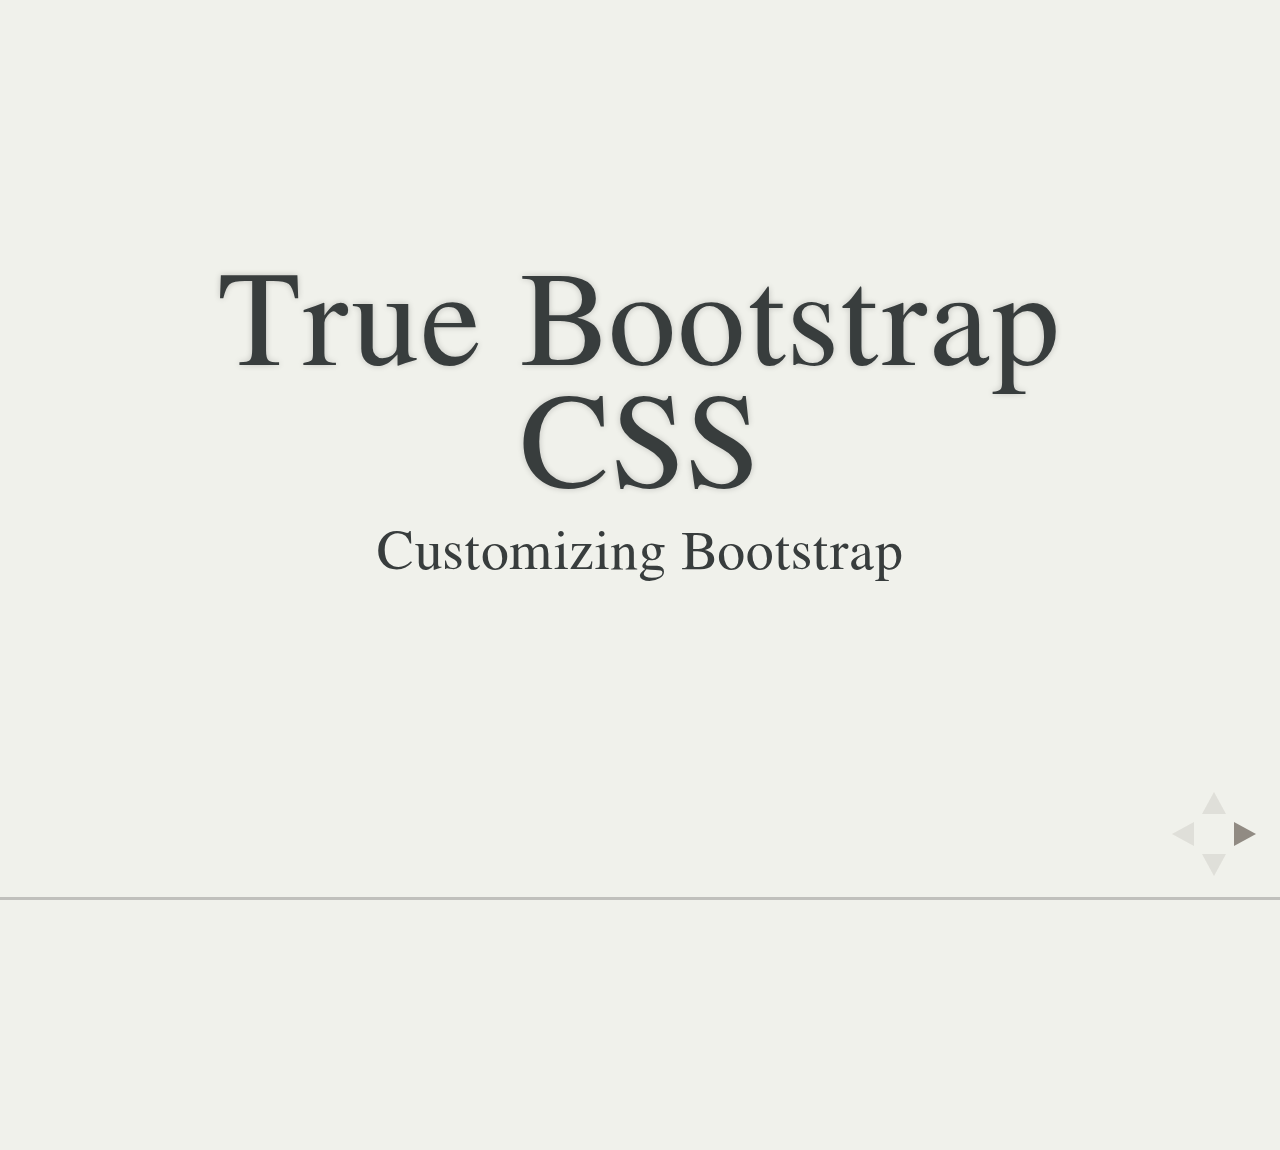
==== index.html @ 08872c33 "Inital commit" ====
<!doctype html>
<html lang="en">

  <head>
    <meta charset="utf-8">

    <title>True Bootstrap CSS</title>

    <meta name="description" content="A framework for easily creating beautiful presentations using HTML">
    <meta name="author" content="Hakim El Hattab">

    <meta name="apple-mobile-web-app-capable" content="yes" />
    <meta name="apple-mobile-web-app-status-bar-style" content="black-translucent" />

    <meta name="viewport" content="width=device-width, initial-scale=1.0, maximum-scale=1.0, user-scalable=no">

    <link rel="stylesheet" href="css/reveal.min.css">
    <link rel="stylesheet" href="css/theme/serif.css" id="theme">

    <!-- For syntax highlighting -->
    <link rel="stylesheet" href="lib/css/zenburn.css">

    <!-- If the query includes 'print-pdf', use the PDF print sheet -->
    <script>
      document.write( '<link rel="stylesheet" href="css/print/' + ( window.location.search.match( /print-pdf/gi ) ? 'pdf' : 'paper' ) + '.css" type="text/css" media="print">' );
    </script>

    <!--[if lt IE 9]>
    <script src="lib/js/html5shiv.js"></script>
    <![endif]-->
  </head>

  <body>

    <div class="reveal">

      <!-- Any section element inside of this container is displayed as a slide -->
      <div class="slides">

        <section>
          <h1>True Bootstrap CSS</h1>
          <h3>Customizing Bootstrap</h3>
          <p>
            <!-- <small>Created by <a href="http://hakim.se">Hakim El Hattab</a> / <a href="http://twitter.com/hakimel">@hakimel</a></small> -->
          </p>
        </section>

        <section>
          <h2>Why use Bootstrap?</h2>
          <ul>
            <li>It’s a well documented standard.</li>
            <li>It has a base component for almost everything we need.</li>
            <li>Includes a <a href="https://trueandco.com/style_guide/scaffolding.html#responsive">responsive</a> grid for smaller and larger devices</li>
          </ul>

          <aside class="notes">
            Oh hey, these are some notes. They'll be hidden in your presentation, but you can see them if you open the speaker notes window (hit 's' on your keyboard).
          </aside>
        </section>

        <section>
          <h2>
            Downside of a CSS Library
          </h2>
          <ul>
            <li>
              It comes with baggage.
            </li>
            <li>
              CSS becomes bloated when extending and customizing the base styles.
            </li>
          </ul>
        </section>

        <section>
          <h2>
            Best practices
          </h2>
          <ul>
            <li>Maximize reuse of rules</li>
            <li>Maximize reuse of rules</li>
            <li>3x maximize reuse of rules</li>
          </ul>
        </section>

        <section>
          <h2>
            How to make reusable rules...
          </h2>
          <ul>
            <li>Make small modules</li>
            <li>Combine 2 to 4 classes on an element <br>
              <code><small>&lt;table class="table table-striped table-hover"&gt;</small></code></li>
            <li>Avoid nesting rules more than 3 levels deep</li>
          </ul>
        </section>

        <section>
          <h2>
            Style Guides
          </h2>
          <ul>
            <li><a href="https://github.com/styleguide/css">GitHub CSS Styleguide</a></li>
            <li><a href="https://github.com/stubbornella/oocss-code-standards">OOCSS Code Standards - stubbornella</a></li>
          </ul>
        </section>


        <!-- Example of nested vertical slides -->
        <section>
          <section>
            <h2>Page Markup</h2>
            <a href="https://trueandco.com/style_guide/examples/giftcard.html"><img src="https://trueandco.com/assets/style_guide/examples/true-example-giftcards.png"></a>
            <a href="https://trueandco.com/style_guide/examples/giftcard.html"><img src="https://trueandco.com/assets/style_guide/examples/true-example-giftcards.png"></a>
            <a href="https://trueandco.com/style_guide/examples/giftcard.html"><img src="https://trueandco.com/assets/style_guide/examples/true-example-giftcards.png"></a>
          </section>
          <section>
            <h2>A page is a layout with components</h2>
            <p>If you are lucky all the pieces already exist.</p>
          </section>
          <section>
            <h2>Check the Style Guide</h2>
            <a class="test" href="https://trueandco.com/style_guide/getting-started.html">
              <img width="280" height="326" src="https://s3.amazonaws.com/hakim-static/reveal-js/cornify.gif" alt="Unicorn">
            </a>
          </section>
        </section>

        <section>
          <section>
            <h2>Name that module...</h2>
            <img src="images/media-example.png" alt="">

            <pre class="fragment" style="margin-top: -250px;"><code contenteditable style="font-size: 18px;">&lt;div class=&quot;media order-media-module&quot;&gt;
    &lt;div class=&quot;pull-left&quot;&gt;
      &lt;img alt=&quot;Michelle-jan-19-3-280px&quot; class=&quot;media-object&quot; src=&quot;https://s3.amazonaws.com/trueandco_prod/product_images/pictures/360/thumb/Michelle-Jan-19-3-280px.jpg?1327105867&quot;&gt;
    &lt;/div&gt;
    &lt;div class=&quot;media-body&quot;&gt;
      &lt;div class=&quot;media-heading&quot;&gt;Christelle&lt;/div&gt;
      &lt;div&gt;
        34D
        -
        $45
      &lt;/div&gt;
      &lt;div&gt;Black&lt;/div&gt;
      &lt;div&gt;20037&lt;/div&gt;
    &lt;/div&gt;
  &lt;/div&gt;
            </code></pre>
          </section>

          <section>
            <img src="images/table-example.png" alt="">

            <pre class="fragment roll-in" style="margin-top: -150px;"><code contenteditable style="font-size: 18px;">&lt;table class=&quot;table table-striped table-hover&quot;&gt;
  &lt;thead&gt;
    &lt;tr&gt;
      &lt;th&gt;Transaction Date&lt;/th&gt;
      &lt;th&gt;Order #&lt;/th&gt;
      &lt;th&gt;Tracking Link&lt;/th&gt;
      &lt;th&gt;Shipping Address&lt;/th&gt;
      &lt;th&gt;Payment&lt;/th&gt;
      &lt;th&gt;Status&lt;/th&gt;
    &lt;/tr&gt;
  &lt;/thead&gt;
  &lt;tbody&gt;
    &lt;tr data-order-id=&quot;168881&quot;&gt;
      &lt;td&gt;
        March 5th, 2013
      &lt;/td&gt;
      &lt;td&gt;
        168881
      &lt;/td&gt;
      &lt;td&gt;
      &lt;/td&gt;
      &lt;td&gt;
        &lt;a href=&quot;/my/payment&quot;&gt;3433 25th Street San Francisco CA 94110&lt;/a&gt;
      &lt;/td&gt;
      &lt;td&gt;
        No credit card data available
      &lt;/td&gt;
      &lt;td&gt;
        &lt;a href=&quot;/my/orders/168881&quot; class=&quot;btn btn-mini&quot; data-view-order=&quot;true&quot;&gt;View Order&lt;/a&gt;
      &lt;/td&gt;
    &lt;/tr&gt;
  &lt;/tbody&gt;
&lt;/table&gt;
            </code></pre>
          </section>
          <section>
            <img src="images/table-desktop-example.png" alt="">
            <img class="fragment" src="images/table-phone-example.png" alt="" style="margin-top: -600px;">
          </section>

          <section>
            <img src="images/modal-example.png" alt="">
            <pre class="fragment" style="margin-top: -450px;"><code contenteditable style="font-size: 16px;">&lt;div class=&quot;modal container hide fade in&quot; id=&quot;variantDetailModal&quot; aria-hidden=&quot;false&quot;&gt;
  &lt;button aria-hidden=&quot;true&quot; class=&quot;close&quot; data-dismiss=&quot;modal&quot; type=&quot;button&quot;&gt;x&lt;/button&gt;
  &lt;div class=&quot;modal-body product-detail-module&quot;&gt;
    &lt;div class=&quot;row-fluid divided&quot;&gt;
      &lt;div class=&quot;span3&quot;&gt;
        &lt;div class=&quot;inner product-info&quot;&gt;
          &lt;h1 class=&quot;h4&quot;&gt;Midnight Kiss&lt;/h1&gt;
          &lt;div class=&quot;brand&quot;&gt;Blush&lt;/div&gt;
        &lt;/div&gt;
        &lt;/div&gt;
      &lt;/div&gt;
      &lt;div class=&quot;span6 horz-ruled&quot;&gt;
        &lt;div class=&quot;inner image-info&quot; style=&quot;min-height: 485px; &quot;&gt;
          &lt;div class=&quot;image-main&quot;&gt;
          &lt;/div&gt;
        &lt;/div&gt;
      &lt;/div&gt;
      &lt;div class=&quot;span3&quot;&gt;
        &lt;div class=&quot;inner action-info&quot;&gt;
          &lt;div class=&quot;btn-wrap&quot;&gt;
            &lt;a href=&quot;/cart/edit/1141?quantity=1&quot; class=&quot;btn btn-primary btn-block btn-small add&quot; data-id=&quot;1141&quot;&gt;Add to Cart&lt;/a&gt;
          &lt;/div&gt;
        &lt;/div&gt;
      &lt;/div&gt;
  &lt;/div&gt;
  &lt;div class=&quot;row-fluid&quot;&gt;
    &lt;div class=&quot;related-module span12&quot;&gt;
      &lt;div class=&quot;related-items&quot;&gt;
        &lt;label&gt;Related Items:&lt;/label&gt;
        &lt;ul&gt;
          &lt;li class=&quot;related-item&quot;&gt;
          &lt;/li&gt;
        &lt;/ul&gt;
      &lt;/div&gt;
    &lt;/div&gt;
  &lt;/div&gt;
&lt;/div&gt;
            </code></pre>

          </section>
          <section>
            <img src="images/faq-example.png" alt="">
            <pre class="fragment" style="margin-top: -450px;"><code contenteditable style="font-size: 16px;">&lt;div class=&quot;tabbable tabs-left tabs-page row&quot;&gt;
  &lt;ul class=&quot;nav nav-tabs span4&quot;&gt;
    &lt;li class=&quot;active&quot;&gt;
      &lt;a data-toggle=&quot;tab&quot; href=&quot;#faq1&quot;&gt;Home try-on program&lt;/a&gt;
    &lt;/li&gt;
    &lt;li&gt;
      &lt;a data-toggle=&quot;tab&quot; href=&quot;#faq2&quot;&gt;Bra Fitting, Sizes and Styles&lt;/a&gt;
    &lt;/li&gt;
    &lt;li&gt;
      &lt;a data-toggle=&quot;tab&quot; href=&quot;#faq3&quot;&gt;Order and Account information&lt;/a&gt;
    &lt;/li&gt;
  &lt;/ul&gt;
  &lt;div class=&quot;tab-content faq-content span7&quot;&gt;
    &lt;div class=&quot;tab-pane accordion active&quot; id=&quot;faq1&quot;&gt;
      &lt;div class=&quot;accordion-group&quot;&gt;
        &lt;div class=&quot;accordion-body collapse&quot; id=&quot;faq1answer2&quot;&gt;
        &lt;div class=&quot;accordion-body collapse&quot; id=&quot;faq1answer3&quot;&gt;
        &lt;/div&gt;
      &lt;/div&gt;
    &lt;/div&gt;
  &lt;/div&gt;
&lt;/div&gt;
            </code></pre>

          </section>
        </section>
        
        <section>
          <section>
            <h2>Adding new CSS rules</h2>
            <a href="https://github.com/trueandcoadmin/trueandco-web/blob/master/app/views/auth/signin.html.haml"><img src="images/signin-example.png"></a>
            <pre class="fragment"><code contenteditable style="font-size: 18px; margin-top: -250px;">// Core variables and mixins
@import "bootstrap/variables";
@import "bootstrap/mixins";

/*
* Signin Controller css Manifest
*/
@import "components/signin";
            </code></pre>
            <pre class="fragment"><code contenteditable style="font-size: 18px; margin-top: -250px;">// Signin module
// -------------------------------------------------------------

.signin-module {
  margin-left: auto;
  margin-right: auto;
  padding: $l-space 0;
  max-width: 860px;

  ol {
    padding-right: 40px;
  }

  ol li {
    padding-bottom: 5px;
  }

  .action {
    margin-top: 10px;
    width: 160px;
  }

  .action-bottom {
    .push {
      height: 25px;
    }
    .btn {
      width: 160px;
      position: absolute;
      bottom: 0;
    }
  }

  .divided {
    position: relative;
  }
}

// Responsive
// For Signin module
// -------------------------------------------------------------

/* Landscape phone to portrait tablet */
@media (max-width: 767px) {
  .signin-module .action-bottom {
    .push {
      height: 0;
    }
    .btn {
      margin-bottom: $l-space;
      width: 160px;
      position: relative;
      bottom: auto;
    }
  }
}
            </code></pre>
          </section>
          <section>
            <h2>The case for inline CSS</h2>
            <a href="https://trueandco.com/style_guide/examples/giftcard.html"><img src="images/inline-css-example.png"></a>
            <pre class="fragment"><code contenteditable style="font-size: 18px; margin-top: -600px">- content_for :css do
:css
  .giftcard-module {
    margin-top: 30px
  }

  .giftcard-module [class*="span"].active .inner,
  .giftcard-module [class*="span"]:hover .inner {
    background-color: #fadad2;
  }

  .giftcard-module .inner {
    display: block;
    margin: 0 20px 0;
    padding: 0;
    border: 1px solid transparent;
  }

  .giftcard-module .inner.is-focus {
    outline: 1px dotted #333;
    /* Webkit */
    outline: 5px auto -webkit-focus-ring-color;
    outline-offset: -2px;
  }

  .giftcard-module p.body {
    margin-bottom: 0;
  }

  .giftcard-module img {
    border: 1px solid #ccc;
  }

  .how-it-works-module {
    margin-top: 40px;
  }

  .how-it-works-module .thumbnails.thumbnails-ruled .thumbnail .inner {
    padding-left: 0;
    padding-right: 0;
  }

  .hero-sidekick {
    margin: 30px auto;
    width: 866px;
    height: 577px;
    background-image: url(/assets/giftcard/hero.jpg);
  }

  .hero-sidekick .hero-heading {
    position: absolute;
    left: 40px;
    bottom: auto;
    top: 270px;
    max-width: 470px;
  }

            </code></pre>
            
          </section>
          <section>
            <h2>Cases for inline CSS</h2>
            <ul class="fragment">
              <li>As non-reusable customization layer</li>
              <li>For low traffic page which wouldn't benifit greatly from caching CSS rules</li>
              <li>Fewer http request for an external css files</li>
              <li>Tightly coupled to markup for easy archiving</li>
              <li>No risk of breaking other page layouts</li>
            </ul>
          </section>
          <section>
            <h2>Down of inline CSS</h2>
            <ul class="fragment">
              <li>It isn't cached</li>
              <li>No SASS or SASS variables</li>
              <li>May lead to more css rules and inconsistencies</li>
            </ul>
          </section>
        </section>

        <section>
          <h2>Optimization</h2>
          <a href="https://trueandco.com"><img src="images/optimize-example.png"></a>
        </section>
        <!-- <section>
          <h2>Point of View</h2>
          <p>
            Press <strong>ESC</strong> to enter the slide overview. Hold down alt and click on any element to zoom in on it using <a href="http://lab.hakim.se/zoom-js">zoom.js</a>. Alt + click anywhere to zoom back out.
          </p>
        </section>

        <section>
          <h2>rvl.io</h2>
          <p>
            If you don't like writing slides in HTML you can use the online editor <a href="http://www.rvl.io" target="_blank">rvl.io</a>.
          </p>
        </section>

        <section>
          <h2>Works in Mobile Safari</h2>
          <p>
            Try it out! You can swipe through the slides and pinch your way to the overview.
          </p>
        </section>

        <section>
          <h2>Marvelous Unordered List</h2>
          <ul>
            <li>No order here</li>
            <li>Or here</li>
            <li>Or here</li>
            <li>Or here</li>
          </ul>
        </section>

        <section>
          <h2>Fantastic Ordered List</h2>
          <ol>
            <li>One is smaller than...</li>
            <li>Two is smaller than...</li>
            <li>Three!</li>
          </ol>
        </section>

        <section data-markdown>
          <script type="text/template">
            ## Markdown support

            For those of you who like that sort of thing. Instructions and a bit more info available [here](https://github.com/hakimel/reveal.js#markdown).

              <section data-markdown>
                ## Markdown support

                For those of you who like that sort of thing.
                Instructions and a bit more info available [here](https://github.com/hakimel/reveal.js#markdown).
              </section>
          </script>
        </section>

        <section id="transitions">
          <h2>Transition Styles</h2>
          <p>
            You can select from different transitions, like: <br>
            <a href="?transition=cube#/transitions">Cube</a> -
            <a href="?transition=page#/transitions">Page</a> -
            <a href="?transition=concave#/transitions">Concave</a> -
            <a href="?transition=zoom#/transitions">Zoom</a> -
            <a href="?transition=linear#/transitions">Linear</a> -
            <a href="?transition=fade#/transitions">Fade</a> -
            <a href="?transition=none#/transitions">None</a> -
            <a href="?#/transitions">Default</a>
          </p>
        </section>

        <section id="themes">
          <h2>Themes</h2>
          <p>
            Reveal.js comes with a few themes built in: <br>
            <a href="?theme=sky#/themes">Sky</a> -
            <a href="?theme=beige#/themes">Beige</a> -
            <a href="?theme=simple#/themes">Simple</a> -
            <a href="?theme=serif#/themes">Serif</a> -
            <a href="?theme=night#/themes">Night</a> -
            <a href="?#/themes">Default</a>
          </p>
          <p>
            <small>
              * Theme demos are loaded after the presentation which leads to flicker. In production you should load your theme in the <code>&lt;head&gt;</code> using a <code>&lt;link&gt;</code>.
            </small>
          </p>
        </section>

        <section>
          <section data-state="alert">
            <h2>Global State</h2>
            <p>
              Set <code>data-state="something"</code> on a slide and <code>"something"</code>
              will be added as a class to the document element when the slide is open. This lets you
              apply broader style changes, like switching the background.
            </p>
            <a href="#" class="image navigate-down">
              <img width="178" height="238" src="https://s3.amazonaws.com/hakim-static/reveal-js/arrow.png" alt="Down arrow">
            </a>
          </section>
          <section data-state="blackout">
            <h2>"blackout"</h2>
            <a href="#" class="image navigate-down">
              <img width="178" height="238" src="https://s3.amazonaws.com/hakim-static/reveal-js/arrow.png" alt="Down arrow">
            </a>
          </section>
          <section data-state="soothe">
            <h2>"soothe"</h2>
            <a href="#" class="image navigate-next">
              <img width="178" height="238" src="https://s3.amazonaws.com/hakim-static/reveal-js/arrow.png" alt="Up arrow" style="-webkit-transform: rotate(-90deg);">
            </a>
          </section>
        </section>

        <section data-state="customevent">
          <h2>Custom Events</h2>
          <p>
            Additionally custom events can be triggered on a per slide basis by binding to the <code>data-state</code> name.
          </p>
          <pre><code contenteditable style="font-size: 18px; margin-top: 20px;">Reveal.addEventListener( 'customevent', function() {
  console.log( '"customevent" has fired' );
} );
          </code></pre>
        </section>

        <section>
          <h2>Clever Quotes</h2>
          <p>
            These guys come in two forms, inline: <q cite="http://searchservervirtualization.techtarget.com/definition/Our-Favorite-Technology-Quotations">
            The nice thing about standards is that there are so many to choose from</q> and block:
          </p>
          <blockquote cite="http://searchservervirtualization.techtarget.com/definition/Our-Favorite-Technology-Quotations">
            For years there has been a theory that millions of monkeys typing at random on millions of typewriters would
            reproduce the entire works of Shakespeare. The Internet has proven this theory to be untrue.
          </blockquote>
        </section>

        <section>
          <h2>Pretty Code</h2>
          <pre><code contenteditable>
function linkify( selector ) {
  if( supports3DTransforms ) {

    var nodes = document.querySelectorAll( selector );

    for( var i = 0, len = nodes.length; i &lt; len; i++ ) {
      var node = nodes[i];

      if( !node.className ) ) {
        node.className += ' roll';
      }
    };
  }
}
          </code></pre>
          <p>Courtesy of <a href="http://softwaremaniacs.org/soft/highlight/en/description/">highlight.js</a>.</p>
        </section>

        <section>
          <h2>Intergalactic Interconnections</h2>
          <p>
            You can link between slides internally,
            <a href="#/2/3">like this</a>.
          </p>
        </section>

        <section>
          <section>
            <h2>Fragmented Views</h2>
            <p>Hit the next arrow...</p>
            <p class="fragment">... to step through ...</p>
            <ol>
              <li class="fragment"><code>any type</code></li>
              <li class="fragment"><em>of view</em></li>
              <li class="fragment"><strong>fragments</strong></li>
            </ol>

            <aside class="notes">
              This slide has fragments which are also stepped through in the notes window.
            </aside>
          </section>
          <section>
            <h2>Fragment Styles</h2>
            <p>There's a few styles of fragments, like:</p>
            <p class="fragment grow">grow</p>
            <p class="fragment shrink">shrink</p>
            <p class="fragment roll-in">roll-in</p>
            <p class="fragment fade-out">fade-out</p>
            <p class="fragment highlight-red">highlight-red</p>
            <p class="fragment highlight-green">highlight-green</p>
            <p class="fragment highlight-blue">highlight-blue</p>
          </section>
        </section>

        <section>
          <h2>Spectacular image!</h2>
          <a class="image" href="http://lab.hakim.se/meny/" target="_blank">
            <img width="320" height="299" src="http://s3.amazonaws.com/hakim-static/portfolio/images/meny.png" alt="Meny">
          </a>
        </section>

        <section>
          <h2>Export to PDF</h2>
          <p>Presentations can be <a href="https://github.com/hakimel/reveal.js#pdf-export">exported to PDF</a>, below is an example that's been uploaded to SlideShare.</p>
          <iframe id="slideshare" src="http://www.slideshare.net/slideshow/embed_code/13872948" width="455" height="356" style="margin:0;overflow:hidden;border:1px solid #CCC;border-width:1px 1px 0;margin-bottom:5px" allowfullscreen> </iframe>
          <script>
            document.getElementById('slideshare').attributeName = 'allowfullscreen';
          </script>
        </section>

        <section>
          <h2>Take a Moment</h2>
          <p>
            Press b or period on your keyboard to enter the 'paused' mode. This mode is helpful when you want to take distracting slides off the screen
            during a presentation.
          </p>
        </section>

        <section>
          <h2>Stellar Links</h2>
          <ul>
            <li><a href="https://github.com/hakimel/reveal.js">Source code on GitHub</a></li>
            <li><a href="http://hakim.se/projects/reveal-js">Leave feedback on my site</a></li>
            <li><a href="http://twitter.com/hakimel">Follow me on Twitter</a></li>
          </ul>
        </section>

        <section>
          <h2>It's free</h2>
          <p>
            reveal.js and <a href="http://www.rvl.io">rvl.io</a> are entirely free but if you'd like to support the projects you can donate below.
            Donations will go towards hosting and domain costs.
          </p>
          <form action="https://www.paypal.com/cgi-bin/webscr" method="post">
            <input type="hidden" name="cmd" value="_donations">
            <input type="hidden" name="business" value="hakim.elhattab@gmail.com">
            <input type="hidden" name="lc" value="US">
            <input type="hidden" name="item_name" value="reveal.js / rvl.io">
            <input type="hidden" name="no_note" value="0">
            <input type="hidden" name="currency_code" value="USD">
            <input type="hidden" name="bn" value="PP-DonationsBF:btn_donate_LG.gif:NonHostedGuest">
            <input type="image" src="https://www.paypalobjects.com/en_US/i/btn/btn_donate_LG.gif" border="0" name="submit" alt="PayPal - The safer, easier way to pay online!">
          </form>
        </section>

        <section>
          <h1>THE END</h1>
          <h3>BY Hakim El Hattab / hakim.se</h3>
        </section> -->

      </div>

    </div>

    <script src="lib/js/head.min.js"></script>
    <script src="js/reveal.min.js"></script>

    <script>

      // Full list of configuration options available here:
      // https://github.com/hakimel/reveal.js#configuration
      Reveal.initialize({
        controls: true,
        progress: true,
        history: true,
        center: true,

        theme: Reveal.getQueryHash().theme, // available themes are in /css/theme
        transition: Reveal.getQueryHash().transition || 'default', // default/cube/page/concave/zoom/linear/fade/none

        // Optional libraries used to extend on reveal.js
        dependencies: [
          { src: 'lib/js/classList.js', condition: function() { return !document.body.classList; } },
          { src: 'plugin/markdown/showdown.js', condition: function() { return !!document.querySelector( '[data-markdown]' ); } },
          { src: 'plugin/markdown/markdown.js', condition: function() { return !!document.querySelector( '[data-markdown]' ); } },
          { src: 'plugin/highlight/highlight.js', async: true, callback: function() { hljs.initHighlightingOnLoad(); } },
          { src: 'plugin/zoom-js/zoom.js', async: true, condition: function() { return !!document.body.classList; } },
          { src: 'plugin/notes/notes.js', async: true, condition: function() { return !!document.body.classList; } }
          // { src: 'plugin/remotes/remotes.js', async: true, condition: function() { return !!document.body.classList; } }
        ]
      });

    </script>

  </body>
</html>
---- css/theme/serif.css ----
/**
 * A simple theme for reveal.js presentations, similar 
 * to the default theme. The accent color is darkblue.
 * 
 * This theme is Copyright (C) 2012 Owen Versteeg, https://github.com/StereotypicalApps. It is MIT licensed.
 * reveal.js is Copyright (C) 2011-2012 Hakim El Hattab, http://hakim.se; so is the theme - beige.css - that this is based off of.
 */
/*********************************************
 * GLOBAL STYLES
 *********************************************/
body {
  background: #f0f1eb;
  background-color: #f0f1eb;
}

.reveal {
  font-family: "Palatino Linotype", "Book Antiqua", Palatino, FreeSerif, serif;
  font-size: 36px;
  font-weight: 200;
  letter-spacing: -0.02em;
  color: black;
}

::selection {
  color: white;
  background: #26351c;
  text-shadow: none;
}

/*********************************************
 * HEADERS
 *********************************************/
.reveal h1,
.reveal h2,
.reveal h3,
.reveal h4,
.reveal h5,
.reveal h6 {
  margin: 0 0 20px 0;
  color: #383d3d;
  font-family: "Palatino Linotype", "Book Antiqua", Palatino, FreeSerif, serif;
  line-height: 0.9em;
  letter-spacing: 0.02em;
  text-transform: none;
  text-shadow: none;
}

.reveal h1 {
  text-shadow: 0px 0px 6px rgba(0, 0, 0, 0.2);
}

/*********************************************
 * LINKS
 *********************************************/
.reveal a:not(.image) {
  color: #51483d;
  text-decoration: none;
  -webkit-transition: color .15s ease;
  -moz-transition: color .15s ease;
  -ms-transition: color .15s ease;
  -o-transition: color .15s ease;
  transition: color .15s ease;
}

.reveal a:not(.image):hover {
  color: #8b7c69;
  text-shadow: none;
  border: none;
}

.reveal .roll span:after {
  color: #fff;
  background: #25211c;
}

/*********************************************
 * IMAGES
 *********************************************/
.reveal section img {
  margin: 15px 0px;
  background: rgba(255, 255, 255, 0.12);
  border: 4px solid black;
  box-shadow: 0 0 10px rgba(0, 0, 0, 0.15);
  -webkit-transition: all .2s linear;
  -moz-transition: all .2s linear;
  -ms-transition: all .2s linear;
  -o-transition: all .2s linear;
  transition: all .2s linear;
}

.reveal a:hover img {
  background: rgba(255, 255, 255, 0.2);
  border-color: #51483d;
  box-shadow: 0 0 20px rgba(0, 0, 0, 0.55);
}

/*********************************************
 * NAVIGATION CONTROLS
 *********************************************/
.reveal .controls div.navigate-left,
.reveal .controls div.navigate-left.enabled {
  border-right-color: #51483d;
}

.reveal .controls div.navigate-right,
.reveal .controls div.navigate-right.enabled {
  border-left-color: #51483d;
}

.reveal .controls div.navigate-up,
.reveal .controls div.navigate-up.enabled {
  border-bottom-color: #51483d;
}

.reveal .controls div.navigate-down,
.reveal .controls div.navigate-down.enabled {
  border-top-color: #51483d;
}

.reveal .controls div.navigate-left.enabled:hover {
  border-right-color: #8b7c69;
}

.reveal .controls div.navigate-right.enabled:hover {
  border-left-color: #8b7c69;
}

.reveal .controls div.navigate-up.enabled:hover {
  border-bottom-color: #8b7c69;
}

.reveal .controls div.navigate-down.enabled:hover {
  border-top-color: #8b7c69;
}

/*********************************************
 * PROGRESS BAR
 *********************************************/
.reveal .progress {
  background: rgba(0, 0, 0, 0.2);
}

.reveal .progress span {
  background: #51483d;
  -webkit-transition: width 800ms cubic-bezier(0.26, 0.86, 0.44, 0.985);
  -moz-transition: width 800ms cubic-bezier(0.26, 0.86, 0.44, 0.985);
  -ms-transition: width 800ms cubic-bezier(0.26, 0.86, 0.44, 0.985);
  -o-transition: width 800ms cubic-bezier(0.26, 0.86, 0.44, 0.985);
  transition: width 800ms cubic-bezier(0.26, 0.86, 0.44, 0.985);
}
---- lib/css/zenburn.css ----
/*

Zenburn style from voldmar.ru (c) Vladimir Epifanov <voldmar@voldmar.ru>
based on dark.css by Ivan Sagalaev

*/

pre code {
  display: block; padding: 0.5em;
  background: #3F3F3F;
  color: #DCDCDC;
}

pre .keyword,
pre .tag,
pre .django .tag,
pre .django .keyword,
pre .css .class,
pre .css .id,
pre .lisp .title {
  color: #E3CEAB;
}

pre .django .template_tag,
pre .django .variable,
pre .django .filter .argument {
  color: #DCDCDC;
}

pre .number,
pre .date {
  color: #8CD0D3;
}

pre .dos .envvar,
pre .dos .stream,
pre .variable,
pre .apache .sqbracket {
  color: #EFDCBC;
}

pre .dos .flow,
pre .diff .change,
pre .python .exception,
pre .python .built_in,
pre .literal,
pre .tex .special {
  color: #EFEFAF;
}

pre .diff .chunk,
pre .ruby .subst {
  color: #8F8F8F;
}

pre .dos .keyword,
pre .python .decorator,
pre .class .title,
pre .haskell .label,
pre .function .title,
pre .ini .title,
pre .diff .header,
pre .ruby .class .parent,
pre .apache .tag,
pre .nginx .built_in,
pre .tex .command,
pre .input_number {
    color: #efef8f;
}

pre .dos .winutils,
pre .ruby .symbol,
pre .ruby .symbol .string,
pre .ruby .symbol .keyword,
pre .ruby .symbol .keymethods,
pre .ruby .string,
pre .ruby .instancevar {
  color: #DCA3A3;
}

pre .diff .deletion,
pre .string,
pre .tag .value,
pre .preprocessor,
pre .built_in,
pre .sql .aggregate,
pre .javadoc,
pre .smalltalk .class,
pre .smalltalk .localvars,
pre .smalltalk .array,
pre .css .rules .value,
pre .attr_selector,
pre .pseudo,
pre .apache .cbracket,
pre .tex .formula {
  color: #CC9393;
}

pre .shebang,
pre .diff .addition,
pre .comment,
pre .java .annotation,
pre .template_comment,
pre .pi,
pre .doctype {
  color: #7F9F7F;
}

pre .xml .css,
pre .xml .javascript,
pre .xml .vbscript,
pre .tex .formula {
  opacity: 0.5;
}
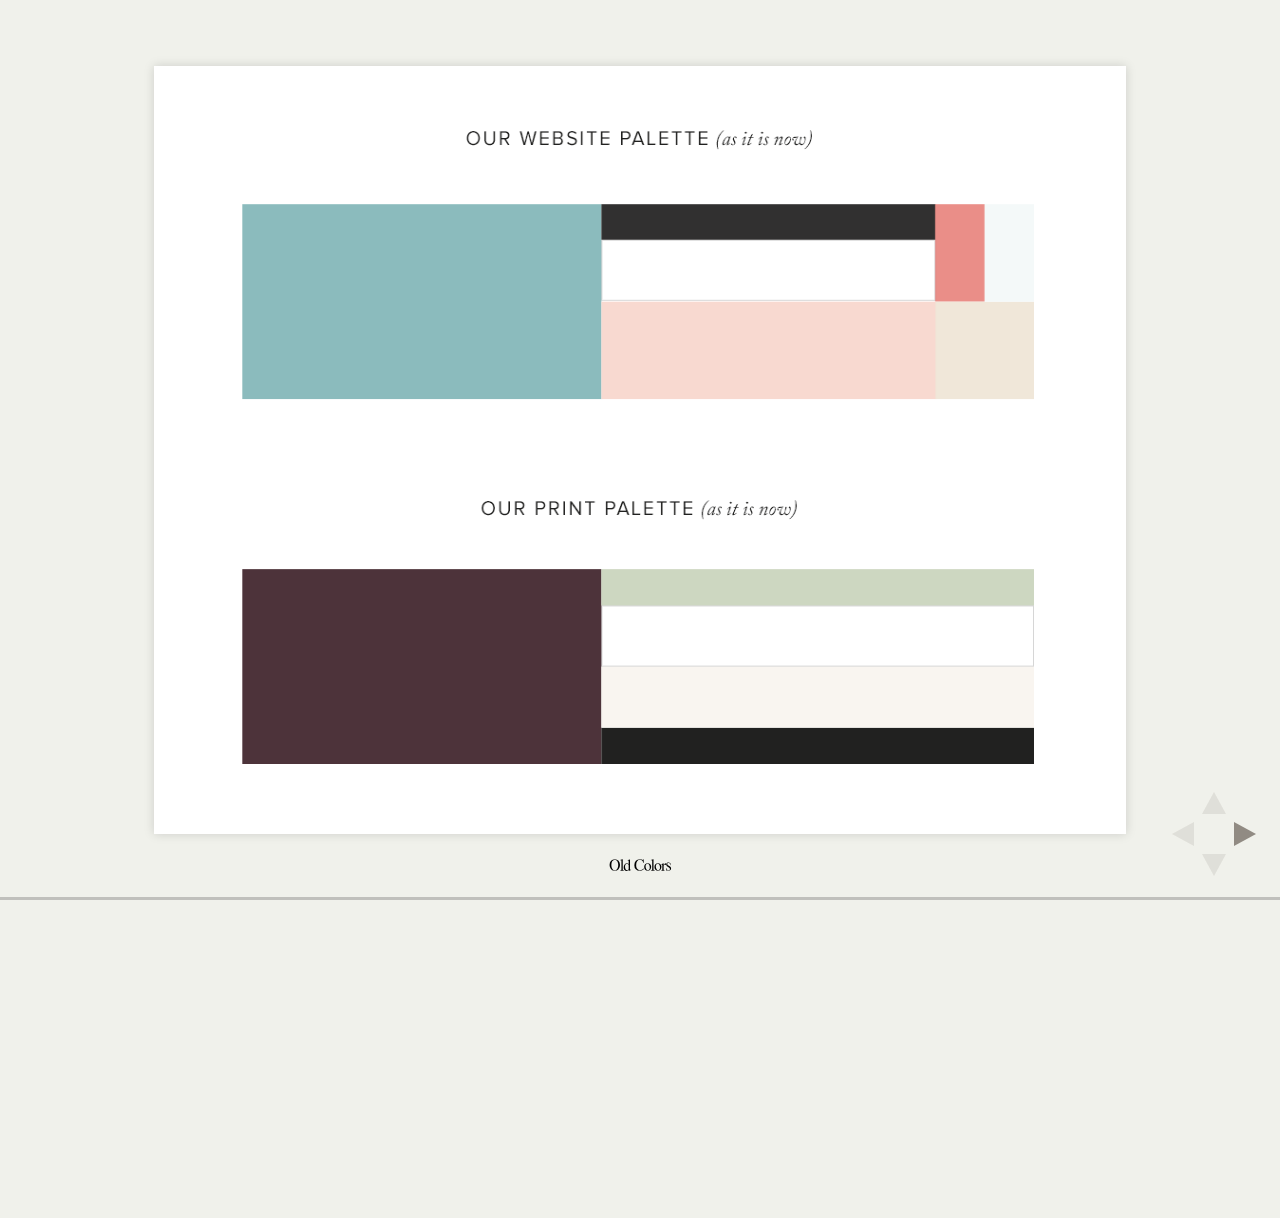
==== commit cbf22a75: "adding slides from jessica" ====
--- a/index.html
+++ b/index.html
@@ -4,7 +4,7 @@
   <head>
     <meta charset="utf-8">
 
-    <title>True Bootstrap CSS</title>
+    <title>Retreat Design Presentation</title>
 
     <meta name="description" content="A framework for easily creating beautiful presentations using HTML">
     <meta name="author" content="Hakim El Hattab">
@@ -14,7 +14,7 @@
 
     <meta name="viewport" content="width=device-width, initial-scale=1.0, maximum-scale=1.0, user-scalable=no">
 
-    <link rel="stylesheet" href="css/reveal.min.css">
+    <link rel="stylesheet" href="css/reveal.css">
     <link rel="stylesheet" href="css/theme/serif.css" id="theme">
 
     <!-- For syntax highlighting -->
@@ -36,647 +36,91 @@
 
       <!-- Any section element inside of this container is displayed as a slide -->
       <div class="slides">
-
         <section>
-          <h1>True Bootstrap CSS</h1>
-          <h3>Customizing Bootstrap</h3>
-          <p>
-            <!-- <small>Created by <a href="http://hakim.se">Hakim El Hattab</a> / <a href="http://twitter.com/hakimel">@hakimel</a></small> -->
-          </p>
+          <img src="images/1_old-colors.png" width="1024" height="768" alt="1 Old Colors">
+          <figcaption>Old Colors</figcaption>
+        </section>
+        <section>
+          <img src="images/2_colors-final.png" width="1024" height="768" alt="2 Colors Final">
         </section>
 
         <section>
-          <h2>Why use Bootstrap?</h2>
-          <ul>
-            <li>It’s a well documented standard.</li>
-            <li>It has a base component for almost everything we need.</li>
-            <li>Includes a <a href="https://trueandco.com/style_guide/scaffolding.html#responsive">responsive</a> grid for smaller and larger devices</li>
-          </ul>
-
-          <aside class="notes">
-            Oh hey, these are some notes. They'll be hidden in your presentation, but you can see them if you open the speaker notes window (hit 's' on your keyboard).
-          </aside>
+          <img src="images/3_colors-final-words.png" width="1024" height="768" alt="3 Colors Final Words">
         </section>
 
         <section>
-          <h2>
-            Downside of a CSS Library
-          </h2>
-          <ul>
-            <li>
-              It comes with baggage.
-            </li>
-            <li>
-              CSS becomes bloated when extending and customizing the base styles.
-            </li>
-          </ul>
+          <img src="images/4_colors-accents.png" width="1024" height="768" alt="4 Colors Accents">
         </section>
 
         <section>
-          <h2>
-            Best practices
-          </h2>
-          <ul>
-            <li>Maximize reuse of rules</li>
-            <li>Maximize reuse of rules</li>
-            <li>3x maximize reuse of rules</li>
-          </ul>
+          <img src="images/5_colors-inuse-2.png" width="1024" height="768" alt="5 Colors Inuse 2">
         </section>
 
         <section>
-          <h2>
-            How to make reusable rules...
-          </h2>
-          <ul>
-            <li>Make small modules</li>
-            <li>Combine 2 to 4 classes on an element <br>
-              <code><small>&lt;table class="table table-striped table-hover"&gt;</small></code></li>
-            <li>Avoid nesting rules more than 3 levels deep</li>
-          </ul>
+          <img src="images/6_colors-inuse-1.png" width="1024" height="768" alt="6 Colors Inuse 1">
         </section>
 
         <section>
-          <h2>
-            Style Guides
-          </h2>
-          <ul>
-            <li><a href="https://github.com/styleguide/css">GitHub CSS Styleguide</a></li>
-            <li><a href="https://github.com/stubbornella/oocss-code-standards">OOCSS Code Standards - stubbornella</a></li>
-          </ul>
-        </section>
-
-
-        <!-- Example of nested vertical slides -->
-        <section>
-          <section>
-            <h2>Page Markup</h2>
-            <a href="https://trueandco.com/style_guide/examples/giftcard.html"><img src="https://trueandco.com/assets/style_guide/examples/true-example-giftcards.png"></a>
-            <a href="https://trueandco.com/style_guide/examples/giftcard.html"><img src="https://trueandco.com/assets/style_guide/examples/true-example-giftcards.png"></a>
-            <a href="https://trueandco.com/style_guide/examples/giftcard.html"><img src="https://trueandco.com/assets/style_guide/examples/true-example-giftcards.png"></a>
-          </section>
-          <section>
-            <h2>A page is a layout with components</h2>
-            <p>If you are lucky all the pieces already exist.</p>
-          </section>
-          <section>
-            <h2>Check the Style Guide</h2>
-            <a class="test" href="https://trueandco.com/style_guide/getting-started.html">
-              <img width="280" height="326" src="https://s3.amazonaws.com/hakim-static/reveal-js/cornify.gif" alt="Unicorn">
-            </a>
-          </section>
+          <h2>New look for old pages</h2>
         </section>
 
         <section>
-          <section>
-            <h2>Name that module...</h2>
-            <img src="images/media-example.png" alt="">
-
-            <pre class="fragment" style="margin-top: -250px;"><code contenteditable style="font-size: 18px;">&lt;div class=&quot;media order-media-module&quot;&gt;
-    &lt;div class=&quot;pull-left&quot;&gt;
-      &lt;img alt=&quot;Michelle-jan-19-3-280px&quot; class=&quot;media-object&quot; src=&quot;https://s3.amazonaws.com/trueandco_prod/product_images/pictures/360/thumb/Michelle-Jan-19-3-280px.jpg?1327105867&quot;&gt;
-    &lt;/div&gt;
-    &lt;div class=&quot;media-body&quot;&gt;
-      &lt;div class=&quot;media-heading&quot;&gt;Christelle&lt;/div&gt;
-      &lt;div&gt;
-        34D
-        -
-        $45
-      &lt;/div&gt;
-      &lt;div&gt;Black&lt;/div&gt;
-      &lt;div&gt;20037&lt;/div&gt;
-    &lt;/div&gt;
-  &lt;/div&gt;
-            </code></pre>
-          </section>
-
-          <section>
-            <img src="images/table-example.png" alt="">
-
-            <pre class="fragment roll-in" style="margin-top: -150px;"><code contenteditable style="font-size: 18px;">&lt;table class=&quot;table table-striped table-hover&quot;&gt;
-  &lt;thead&gt;
-    &lt;tr&gt;
-      &lt;th&gt;Transaction Date&lt;/th&gt;
-      &lt;th&gt;Order #&lt;/th&gt;
-      &lt;th&gt;Tracking Link&lt;/th&gt;
-      &lt;th&gt;Shipping Address&lt;/th&gt;
-      &lt;th&gt;Payment&lt;/th&gt;
-      &lt;th&gt;Status&lt;/th&gt;
-    &lt;/tr&gt;
-  &lt;/thead&gt;
-  &lt;tbody&gt;
-    &lt;tr data-order-id=&quot;168881&quot;&gt;
-      &lt;td&gt;
-        March 5th, 2013
-      &lt;/td&gt;
-      &lt;td&gt;
-        168881
-      &lt;/td&gt;
-      &lt;td&gt;
-      &lt;/td&gt;
-      &lt;td&gt;
-        &lt;a href=&quot;/my/payment&quot;&gt;3433 25th Street San Francisco CA 94110&lt;/a&gt;
-      &lt;/td&gt;
-      &lt;td&gt;
-        No credit card data available
-      &lt;/td&gt;
-      &lt;td&gt;
-        &lt;a href=&quot;/my/orders/168881&quot; class=&quot;btn btn-mini&quot; data-view-order=&quot;true&quot;&gt;View Order&lt;/a&gt;
-      &lt;/td&gt;
-    &lt;/tr&gt;
-  &lt;/tbody&gt;
-&lt;/table&gt;
-            </code></pre>
-          </section>
-          <section>
-            <img src="images/table-desktop-example.png" alt="">
-            <img class="fragment" src="images/table-phone-example.png" alt="" style="margin-top: -600px;">
-          </section>
-
-          <section>
-            <img src="images/modal-example.png" alt="">
-            <pre class="fragment" style="margin-top: -450px;"><code contenteditable style="font-size: 16px;">&lt;div class=&quot;modal container hide fade in&quot; id=&quot;variantDetailModal&quot; aria-hidden=&quot;false&quot;&gt;
-  &lt;button aria-hidden=&quot;true&quot; class=&quot;close&quot; data-dismiss=&quot;modal&quot; type=&quot;button&quot;&gt;x&lt;/button&gt;
-  &lt;div class=&quot;modal-body product-detail-module&quot;&gt;
-    &lt;div class=&quot;row-fluid divided&quot;&gt;
-      &lt;div class=&quot;span3&quot;&gt;
-        &lt;div class=&quot;inner product-info&quot;&gt;
-          &lt;h1 class=&quot;h4&quot;&gt;Midnight Kiss&lt;/h1&gt;
-          &lt;div class=&quot;brand&quot;&gt;Blush&lt;/div&gt;
-        &lt;/div&gt;
-        &lt;/div&gt;
-      &lt;/div&gt;
-      &lt;div class=&quot;span6 horz-ruled&quot;&gt;
-        &lt;div class=&quot;inner image-info&quot; style=&quot;min-height: 485px; &quot;&gt;
-          &lt;div class=&quot;image-main&quot;&gt;
-          &lt;/div&gt;
-        &lt;/div&gt;
-      &lt;/div&gt;
-      &lt;div class=&quot;span3&quot;&gt;
-        &lt;div class=&quot;inner action-info&quot;&gt;
-          &lt;div class=&quot;btn-wrap&quot;&gt;
-            &lt;a href=&quot;/cart/edit/1141?quantity=1&quot; class=&quot;btn btn-primary btn-block btn-small add&quot; data-id=&quot;1141&quot;&gt;Add to Cart&lt;/a&gt;
-          &lt;/div&gt;
-        &lt;/div&gt;
-      &lt;/div&gt;
-  &lt;/div&gt;
-  &lt;div class=&quot;row-fluid&quot;&gt;
-    &lt;div class=&quot;related-module span12&quot;&gt;
-      &lt;div class=&quot;related-items&quot;&gt;
-        &lt;label&gt;Related Items:&lt;/label&gt;
-        &lt;ul&gt;
-          &lt;li class=&quot;related-item&quot;&gt;
-          &lt;/li&gt;
-        &lt;/ul&gt;
-      &lt;/div&gt;
-    &lt;/div&gt;
-  &lt;/div&gt;
-&lt;/div&gt;
-            </code></pre>
-
-          </section>
-          <section>
-            <img src="images/faq-example.png" alt="">
-            <pre class="fragment" style="margin-top: -450px;"><code contenteditable style="font-size: 16px;">&lt;div class=&quot;tabbable tabs-left tabs-page row&quot;&gt;
-  &lt;ul class=&quot;nav nav-tabs span4&quot;&gt;
-    &lt;li class=&quot;active&quot;&gt;
-      &lt;a data-toggle=&quot;tab&quot; href=&quot;#faq1&quot;&gt;Home try-on program&lt;/a&gt;
-    &lt;/li&gt;
-    &lt;li&gt;
-      &lt;a data-toggle=&quot;tab&quot; href=&quot;#faq2&quot;&gt;Bra Fitting, Sizes and Styles&lt;/a&gt;
-    &lt;/li&gt;
-    &lt;li&gt;
-      &lt;a data-toggle=&quot;tab&quot; href=&quot;#faq3&quot;&gt;Order and Account information&lt;/a&gt;
-    &lt;/li&gt;
-  &lt;/ul&gt;
-  &lt;div class=&quot;tab-content faq-content span7&quot;&gt;
-    &lt;div class=&quot;tab-pane accordion active&quot; id=&quot;faq1&quot;&gt;
-      &lt;div class=&quot;accordion-group&quot;&gt;
-        &lt;div class=&quot;accordion-body collapse&quot; id=&quot;faq1answer2&quot;&gt;
-        &lt;div class=&quot;accordion-body collapse&quot; id=&quot;faq1answer3&quot;&gt;
-        &lt;/div&gt;
-      &lt;/div&gt;
-    &lt;/div&gt;
-  &lt;/div&gt;
-&lt;/div&gt;
-            </code></pre>
-
-          </section>
-        </section>
-        
-        <section>
-          <section>
-            <h2>Adding new CSS rules</h2>
-            <a href="https://github.com/trueandcoadmin/trueandco-web/blob/master/app/views/auth/signin.html.haml"><img src="images/signin-example.png"></a>
-            <pre class="fragment"><code contenteditable style="font-size: 18px; margin-top: -250px;">// Core variables and mixins
-@import "bootstrap/variables";
-@import "bootstrap/mixins";
-
-/*
-* Signin Controller css Manifest
-*/
-@import "components/signin";
-            </code></pre>
-            <pre class="fragment"><code contenteditable style="font-size: 18px; margin-top: -250px;">// Signin module
-// -------------------------------------------------------------
-
-.signin-module {
-  margin-left: auto;
-  margin-right: auto;
-  padding: $l-space 0;
-  max-width: 860px;
-
-  ol {
-    padding-right: 40px;
-  }
-
-  ol li {
-    padding-bottom: 5px;
-  }
-
-  .action {
-    margin-top: 10px;
-    width: 160px;
-  }
-
-  .action-bottom {
-    .push {
-      height: 25px;
-    }
-    .btn {
-      width: 160px;
-      position: absolute;
-      bottom: 0;
-    }
-  }
-
-  .divided {
-    position: relative;
-  }
-}
-
-// Responsive
-// For Signin module
-// -------------------------------------------------------------
-
-/* Landscape phone to portrait tablet */
-@media (max-width: 767px) {
-  .signin-module .action-bottom {
-    .push {
-      height: 0;
-    }
-    .btn {
-      margin-bottom: $l-space;
-      width: 160px;
-      position: relative;
-      bottom: auto;
-    }
-  }
-}
-            </code></pre>
-          </section>
-          <section>
-            <h2>The case for inline CSS</h2>
-            <a href="https://trueandco.com/style_guide/examples/giftcard.html"><img src="images/inline-css-example.png"></a>
-            <pre class="fragment"><code contenteditable style="font-size: 18px; margin-top: -600px">- content_for :css do
-:css
-  .giftcard-module {
-    margin-top: 30px
-  }
-
-  .giftcard-module [class*="span"].active .inner,
-  .giftcard-module [class*="span"]:hover .inner {
-    background-color: #fadad2;
-  }
-
-  .giftcard-module .inner {
-    display: block;
-    margin: 0 20px 0;
-    padding: 0;
-    border: 1px solid transparent;
-  }
-
-  .giftcard-module .inner.is-focus {
-    outline: 1px dotted #333;
-    /* Webkit */
-    outline: 5px auto -webkit-focus-ring-color;
-    outline-offset: -2px;
-  }
-
-  .giftcard-module p.body {
-    margin-bottom: 0;
-  }
-
-  .giftcard-module img {
-    border: 1px solid #ccc;
-  }
-
-  .how-it-works-module {
-    margin-top: 40px;
-  }
-
-  .how-it-works-module .thumbnails.thumbnails-ruled .thumbnail .inner {
-    padding-left: 0;
-    padding-right: 0;
-  }
-
-  .hero-sidekick {
-    margin: 30px auto;
-    width: 866px;
-    height: 577px;
-    background-image: url(/assets/giftcard/hero.jpg);
-  }
-
-  .hero-sidekick .hero-heading {
-    position: absolute;
-    left: 40px;
-    bottom: auto;
-    top: 270px;
-    max-width: 470px;
-  }
-
-            </code></pre>
-            
-          </section>
-          <section>
-            <h2>Cases for inline CSS</h2>
-            <ul class="fragment">
-              <li>As non-reusable customization layer</li>
-              <li>For low traffic page which wouldn't benifit greatly from caching CSS rules</li>
-              <li>Fewer http request for an external css files</li>
-              <li>Tightly coupled to markup for easy archiving</li>
-              <li>No risk of breaking other page layouts</li>
-            </ul>
-          </section>
-          <section>
-            <h2>Down of inline CSS</h2>
-            <ul class="fragment">
-              <li>It isn't cached</li>
-              <li>No SASS or SASS variables</li>
-              <li>May lead to more css rules and inconsistencies</li>
-            </ul>
-          </section>
+          <img src="images/7_old-home.png" width="1024" height="768" alt="7 Old Home">
         </section>
 
         <section>
-          <h2>Optimization</h2>
-          <a href="https://trueandco.com"><img src="images/optimize-example.png"></a>
-        </section>
-        <!-- <section>
-          <h2>Point of View</h2>
-          <p>
-            Press <strong>ESC</strong> to enter the slide overview. Hold down alt and click on any element to zoom in on it using <a href="http://lab.hakim.se/zoom-js">zoom.js</a>. Alt + click anywhere to zoom back out.
-          </p>
-        </section>
-
-        <section>
-          <h2>rvl.io</h2>
-          <p>
-            If you don't like writing slides in HTML you can use the online editor <a href="http://www.rvl.io" target="_blank">rvl.io</a>.
-          </p>
-        </section>
-
-        <section>
-          <h2>Works in Mobile Safari</h2>
-          <p>
-            Try it out! You can swipe through the slides and pinch your way to the overview.
-          </p>
-        </section>
-
-        <section>
-          <h2>Marvelous Unordered List</h2>
-          <ul>
-            <li>No order here</li>
-            <li>Or here</li>
-            <li>Or here</li>
-            <li>Or here</li>
-          </ul>
-        </section>
-
-        <section>
-          <h2>Fantastic Ordered List</h2>
-          <ol>
-            <li>One is smaller than...</li>
-            <li>Two is smaller than...</li>
-            <li>Three!</li>
-          </ol>
-        </section>
-
-        <section data-markdown>
-          <script type="text/template">
-            ## Markdown support
-
-            For those of you who like that sort of thing. Instructions and a bit more info available [here](https://github.com/hakimel/reveal.js#markdown).
-
-              <section data-markdown>
-                ## Markdown support
-
-                For those of you who like that sort of thing.
-                Instructions and a bit more info available [here](https://github.com/hakimel/reveal.js#markdown).
-              </section>
-          </script>
-        </section>
-
-        <section id="transitions">
-          <h2>Transition Styles</h2>
-          <p>
-            You can select from different transitions, like: <br>
-            <a href="?transition=cube#/transitions">Cube</a> -
-            <a href="?transition=page#/transitions">Page</a> -
-            <a href="?transition=concave#/transitions">Concave</a> -
-            <a href="?transition=zoom#/transitions">Zoom</a> -
-            <a href="?transition=linear#/transitions">Linear</a> -
-            <a href="?transition=fade#/transitions">Fade</a> -
-            <a href="?transition=none#/transitions">None</a> -
-            <a href="?#/transitions">Default</a>
-          </p>
-        </section>
-
-        <section id="themes">
-          <h2>Themes</h2>
-          <p>
-            Reveal.js comes with a few themes built in: <br>
-            <a href="?theme=sky#/themes">Sky</a> -
-            <a href="?theme=beige#/themes">Beige</a> -
-            <a href="?theme=simple#/themes">Simple</a> -
-            <a href="?theme=serif#/themes">Serif</a> -
-            <a href="?theme=night#/themes">Night</a> -
-            <a href="?#/themes">Default</a>
-          </p>
-          <p>
-            <small>
-              * Theme demos are loaded after the presentation which leads to flicker. In production you should load your theme in the <code>&lt;head&gt;</code> using a <code>&lt;link&gt;</code>.
-            </small>
-          </p>
-        </section>
-
-        <section>
-          <section data-state="alert">
-            <h2>Global State</h2>
-            <p>
-              Set <code>data-state="something"</code> on a slide and <code>"something"</code>
-              will be added as a class to the document element when the slide is open. This lets you
-              apply broader style changes, like switching the background.
-            </p>
-            <a href="#" class="image navigate-down">
-              <img width="178" height="238" src="https://s3.amazonaws.com/hakim-static/reveal-js/arrow.png" alt="Down arrow">
-            </a>
-          </section>
-          <section data-state="blackout">
-            <h2>"blackout"</h2>
-            <a href="#" class="image navigate-down">
-              <img width="178" height="238" src="https://s3.amazonaws.com/hakim-static/reveal-js/arrow.png" alt="Down arrow">
-            </a>
-          </section>
-          <section data-state="soothe">
-            <h2>"soothe"</h2>
-            <a href="#" class="image navigate-next">
-              <img width="178" height="238" src="https://s3.amazonaws.com/hakim-static/reveal-js/arrow.png" alt="Up arrow" style="-webkit-transform: rotate(-90deg);">
-            </a>
-          </section>
-        </section>
-
-        <section data-state="customevent">
-          <h2>Custom Events</h2>
-          <p>
-            Additionally custom events can be triggered on a per slide basis by binding to the <code>data-state</code> name.
-          </p>
-          <pre><code contenteditable style="font-size: 18px; margin-top: 20px;">Reveal.addEventListener( 'customevent', function() {
-  console.log( '"customevent" has fired' );
-} );
-          </code></pre>
-        </section>
-
-        <section>
-          <h2>Clever Quotes</h2>
-          <p>
-            These guys come in two forms, inline: <q cite="http://searchservervirtualization.techtarget.com/definition/Our-Favorite-Technology-Quotations">
-            The nice thing about standards is that there are so many to choose from</q> and block:
-          </p>
-          <blockquote cite="http://searchservervirtualization.techtarget.com/definition/Our-Favorite-Technology-Quotations">
-            For years there has been a theory that millions of monkeys typing at random on millions of typewriters would
-            reproduce the entire works of Shakespeare. The Internet has proven this theory to be untrue.
-          </blockquote>
-        </section>
-
-        <section>
-          <h2>Pretty Code</h2>
-          <pre><code contenteditable>
-function linkify( selector ) {
-  if( supports3DTransforms ) {
-
-    var nodes = document.querySelectorAll( selector );
-
-    for( var i = 0, len = nodes.length; i &lt; len; i++ ) {
-      var node = nodes[i];
-
-      if( !node.className ) ) {
-        node.className += ' roll';
-      }
-    };
-  }
-}
-          </code></pre>
-          <p>Courtesy of <a href="http://softwaremaniacs.org/soft/highlight/en/description/">highlight.js</a>.</p>
-        </section>
-
-        <section>
-          <h2>Intergalactic Interconnections</h2>
-          <p>
-            You can link between slides internally,
-            <a href="#/2/3">like this</a>.
-          </p>
-        </section>
-
-        <section>
-          <section>
-            <h2>Fragmented Views</h2>
-            <p>Hit the next arrow...</p>
-            <p class="fragment">... to step through ...</p>
-            <ol>
-              <li class="fragment"><code>any type</code></li>
-              <li class="fragment"><em>of view</em></li>
-              <li class="fragment"><strong>fragments</strong></li>
-            </ol>
-
-            <aside class="notes">
-              This slide has fragments which are also stepped through in the notes window.
-            </aside>
-          </section>
-          <section>
-            <h2>Fragment Styles</h2>
-            <p>There's a few styles of fragments, like:</p>
-            <p class="fragment grow">grow</p>
-            <p class="fragment shrink">shrink</p>
-            <p class="fragment roll-in">roll-in</p>
-            <p class="fragment fade-out">fade-out</p>
-            <p class="fragment highlight-red">highlight-red</p>
-            <p class="fragment highlight-green">highlight-green</p>
-            <p class="fragment highlight-blue">highlight-blue</p>
-          </section>
-        </section>
-
-        <section>
-          <h2>Spectacular image!</h2>
-          <a class="image" href="http://lab.hakim.se/meny/" target="_blank">
-            <img width="320" height="299" src="http://s3.amazonaws.com/hakim-static/portfolio/images/meny.png" alt="Meny">
+          <a href="9_Home-Exploration-newcolors-full.html">
+            <img src="images/8_Home-Exploration-newcolors-small.png" width="1024" height="768" alt="8 Home Exploration Newcolors Small">
           </a>
         </section>
 
         <section>
-          <h2>Export to PDF</h2>
-          <p>Presentations can be <a href="https://github.com/hakimel/reveal.js#pdf-export">exported to PDF</a>, below is an example that's been uploaded to SlideShare.</p>
-          <iframe id="slideshare" src="http://www.slideshare.net/slideshow/embed_code/13872948" width="455" height="356" style="margin:0;overflow:hidden;border:1px solid #CCC;border-width:1px 1px 0;margin-bottom:5px" allowfullscreen> </iframe>
-          <script>
-            document.getElementById('slideshare').attributeName = 'allowfullscreen';
-          </script>
+          <img src="images/10_old-product-detail.png" width="1024" height="768" alt="10 Old Product Detail">
         </section>
 
         <section>
-          <h2>Take a Moment</h2>
-          <p>
-            Press b or period on your keyboard to enter the 'paused' mode. This mode is helpful when you want to take distracting slides off the screen
-            during a presentation.
-          </p>
+          <a href="12_ProductPage-July13-full.html">
+            <img src="images/11_ProductPage-July13-small.png" width="1024" height="768" alt="11 ProductPage July13 Small">
+          </a>
         </section>
 
         <section>
-          <h2>Stellar Links</h2>
-          <ul>
-            <li><a href="https://github.com/hakimel/reveal.js">Source code on GitHub</a></li>
-            <li><a href="http://hakim.se/projects/reveal-js">Leave feedback on my site</a></li>
-            <li><a href="http://twitter.com/hakimel">Follow me on Twitter</a></li>
-          </ul>
+          <img src="images/13_StylePage-sportsbras-old.png" width="1024" height="768" alt="13 StylePage Sportsbras Old">
         </section>
 
         <section>
-          <h2>It's free</h2>
-          <p>
-            reveal.js and <a href="http://www.rvl.io">rvl.io</a> are entirely free but if you'd like to support the projects you can donate below.
-            Donations will go towards hosting and domain costs.
-          </p>
-          <form action="https://www.paypal.com/cgi-bin/webscr" method="post">
-            <input type="hidden" name="cmd" value="_donations">
-            <input type="hidden" name="business" value="hakim.elhattab@gmail.com">
-            <input type="hidden" name="lc" value="US">
-            <input type="hidden" name="item_name" value="reveal.js / rvl.io">
-            <input type="hidden" name="no_note" value="0">
-            <input type="hidden" name="currency_code" value="USD">
-            <input type="hidden" name="bn" value="PP-DonationsBF:btn_donate_LG.gif:NonHostedGuest">
-            <input type="image" src="https://www.paypalobjects.com/en_US/i/btn/btn_donate_LG.gif" border="0" name="submit" alt="PayPal - The safer, easier way to pay online!">
-          </form>
+          <img src="images/14_StylePage-sportsbras.png" width="1024" height="768" alt="14 StylePage Sportsbras">
         </section>
 
         <section>
-          <h1>THE END</h1>
-          <h3>BY Hakim El Hattab / hakim.se</h3>
-        </section> -->
+          <img src="images/15_old-personalshop.png" width="1024" height="768" alt="15 Old Personalshop">
+        </section>
+
+        <section>
+          <a href="17_PersonalShop-Exploration-Full.html">
+            <img src="images/16_PersonalShop-Exploration-small.png" width="1024" height="768" alt="16 PersonalShop Exploration Small"></a>
+        </section>
+
+        <section>
+          <h3>More design to come!</h3>
+          <br />
+          <ul>
+            <li>New tissue paper</li>
+            <li>New boxes for specialty items</li>
+            <li>Beauty (+ Light) brand story page</li>
+            <li>New paper collateral for boxes</li>
+            <li>More re-designs of browse pages</li>
+            <li>Holiday gift cards</li>
+            <li>New panty book packaging</li>
+          </ul>
+        </section>
 
       </div>
 
     </div>
 
     <script src="lib/js/head.min.js"></script>
-    <script src="js/reveal.min.js"></script>
+    <script src="js/reveal.js"></script>
 
     <script>
 
--- a/css/reveal.css
+++ b/css/reveal.css
@@ -0,0 +1,1265 @@
+@charset "UTF-8";
+
+/*!
+ * reveal.js
+ * http://lab.hakim.se/reveal-js
+ * MIT licensed
+ *
+ * Copyright (C) 2013 Hakim El Hattab, http://hakim.se
+ */
+
+
+/*********************************************
+ * RESET STYLES
+ *********************************************/
+
+html, body, .reveal div, .reveal span, .reveal applet, .reveal object, .reveal iframe,
+.reveal h1, .reveal h2, .reveal h3, .reveal h4, .reveal h5, .reveal h6, .reveal p, .reveal blockquote, .reveal pre,
+.reveal a, .reveal abbr, .reveal acronym, .reveal address, .reveal big, .reveal cite, .reveal code,
+.reveal del, .reveal dfn, .reveal em, .reveal img, .reveal ins, .reveal kbd, .reveal q, .reveal s, .reveal samp,
+.reveal small, .reveal strike, .reveal strong, .reveal sub, .reveal sup, .reveal tt, .reveal var,
+.reveal b, .reveal u, .reveal i, .reveal center,
+.reveal dl, .reveal dt, .reveal dd, .reveal ol, .reveal ul, .reveal li,
+.reveal fieldset, .reveal form, .reveal label, .reveal legend,
+.reveal table, .reveal caption, .reveal tbody, .reveal tfoot, .reveal thead, .reveal tr, .reveal th, .reveal td,
+.reveal article, .reveal aside, .reveal canvas, .reveal details, .reveal embed,
+.reveal figure, .reveal figcaption, .reveal footer, .reveal header, .reveal hgroup,
+.reveal menu, .reveal nav, .reveal output, .reveal ruby, .reveal section, .reveal summary,
+.reveal time, .reveal mark, .reveal audio, video {
+	margin: 0;
+	padding: 0;
+	border: 0;
+	font-size: 100%;
+	font: inherit;
+	vertical-align: baseline;
+}
+
+.reveal article, .reveal aside, .reveal details, .reveal figcaption, .reveal figure,
+.reveal footer, .reveal header, .reveal hgroup, .reveal menu, .reveal nav, .reveal section {
+	display: block;
+}
+
+
+/*********************************************
+ * GLOBAL STYLES
+ *********************************************/
+
+html,
+body {
+	width: 100%;
+	height: 100%;
+	overflow: hidden;
+}
+
+body {
+	position: relative;
+	line-height: 1;
+}
+
+::selection {
+	background: #FF5E99;
+	color: #fff;
+	text-shadow: none;
+}
+
+
+/*********************************************
+ * HEADERS
+ *********************************************/
+
+.reveal h1,
+.reveal h2,
+.reveal h3,
+.reveal h4,
+.reveal h5,
+.reveal h6 {
+	-webkit-hyphens: auto;
+	   -moz-hyphens: auto;
+	        hyphens: auto;
+
+	word-wrap: break-word;
+}
+
+.reveal h1 { font-size: 3.77em; }
+.reveal h2 { font-size: 2.11em;	}
+.reveal h3 { font-size: 1.55em;	}
+.reveal h4 { font-size: 1em;	}
+
+
+/*********************************************
+ * VIEW FRAGMENTS
+ *********************************************/
+
+.reveal .slides section .fragment {
+	opacity: 0;
+
+	-webkit-transition: all .2s ease;
+	   -moz-transition: all .2s ease;
+	    -ms-transition: all .2s ease;
+	     -o-transition: all .2s ease;
+	        transition: all .2s ease;
+}
+	.reveal .slides section .fragment.visible {
+		opacity: 1;
+	}
+
+.reveal .slides section .fragment.grow {
+	opacity: 1;
+}
+	.reveal .slides section .fragment.grow.visible {
+		-webkit-transform: scale( 1.3 );
+		   -moz-transform: scale( 1.3 );
+		    -ms-transform: scale( 1.3 );
+		     -o-transform: scale( 1.3 );
+		        transform: scale( 1.3 );
+	}
+
+.reveal .slides section .fragment.shrink {
+	opacity: 1;
+}
+	.reveal .slides section .fragment.shrink.visible {
+		-webkit-transform: scale( 0.7 );
+		   -moz-transform: scale( 0.7 );
+		    -ms-transform: scale( 0.7 );
+		     -o-transform: scale( 0.7 );
+		        transform: scale( 0.7 );
+	}
+
+.reveal .slides section .fragment.roll-in {
+	opacity: 0;
+
+	-webkit-transform: rotateX( 90deg );
+	   -moz-transform: rotateX( 90deg );
+	    -ms-transform: rotateX( 90deg );
+	     -o-transform: rotateX( 90deg );
+	        transform: rotateX( 90deg );
+}
+	.reveal .slides section .fragment.roll-in.visible {
+		opacity: 1;
+
+		-webkit-transform: rotateX( 0 );
+		   -moz-transform: rotateX( 0 );
+		    -ms-transform: rotateX( 0 );
+		     -o-transform: rotateX( 0 );
+		        transform: rotateX( 0 );
+	}
+
+.reveal .slides section .fragment.fade-out {
+	opacity: 1;
+}
+	.reveal .slides section .fragment.fade-out.visible {
+		opacity: 0;
+	}
+
+.reveal .slides section .fragment.highlight-red,
+.reveal .slides section .fragment.highlight-green,
+.reveal .slides section .fragment.highlight-blue {
+	opacity: 1;
+}
+	.reveal .slides section .fragment.highlight-red.visible {
+		color: #ff2c2d
+	}
+	.reveal .slides section .fragment.highlight-green.visible {
+		color: #17ff2e;
+	}
+	.reveal .slides section .fragment.highlight-blue.visible {
+		color: #1b91ff;
+	}
+
+
+/*********************************************
+ * DEFAULT ELEMENT STYLES
+ *********************************************/
+
+/* Fixes issue in Chrome where italic fonts did not appear when printing to PDF */
+.reveal:after {
+  content: '';
+  font-style: italic;
+}
+
+/* Ensure certain elements are never larger than the slide itself */
+.reveal img,
+.reveal video,
+.reveal iframe {
+	max-width: 95%;
+	max-height: 95%;
+}
+
+/** Prevents layering issues in certain browser/transition combinations */
+.reveal a {
+	position: relative;
+}
+
+.reveal strong,
+.reveal b {
+	font-weight: bold;
+}
+
+.reveal em,
+.reveal i {
+	font-style: italic;
+}
+
+.reveal ol,
+.reveal ul {
+	display: inline-block;
+
+	text-align: left;
+	margin: 0 0 0 1em;
+}
+
+.reveal ol {
+	list-style-type: decimal;
+}
+
+.reveal ul {
+	list-style-type: disc;
+}
+
+.reveal ul ul {
+	list-style-type: square;
+}
+
+.reveal ul ul ul {
+	list-style-type: circle;
+}
+
+.reveal ul ul,
+.reveal ul ol,
+.reveal ol ol,
+.reveal ol ul {
+	display: block;
+	margin-left: 40px;
+}
+
+.reveal p {
+	margin-bottom: 10px;
+	line-height: 1.2em;
+}
+
+.reveal q,
+.reveal blockquote {
+	quotes: none;
+}
+
+.reveal blockquote {
+	display: block;
+	position: relative;
+	width: 70%;
+	margin: 5px auto;
+	padding: 5px;
+
+	font-style: italic;
+	background: rgba(255, 255, 255, 0.05);
+	box-shadow: 0px 0px 2px rgba(0,0,0,0.2);
+}
+	.reveal blockquote p:first-child,
+	.reveal blockquote p:last-child {
+		display: inline-block;
+	}
+	.reveal blockquote:before {
+		content: '\201C';
+	}
+	.reveal blockquote:after {
+		content: '\201D';
+	}
+
+.reveal q {
+	font-style: italic;
+}
+	.reveal q:before {
+		content: '\201C';
+	}
+	.reveal q:after {
+		content: '\201D';
+	}
+
+.reveal pre {
+	display: block;
+	position: relative;
+	width: 90%;
+	margin: 15px auto;
+
+	text-align: left;
+	font-size: 0.55em;
+	font-family: monospace;
+	line-height: 1.2em;
+
+	word-wrap: break-word;
+
+	box-shadow: 0px 0px 6px rgba(0,0,0,0.3);
+}
+.reveal pre code {
+	padding: 5px;
+}
+
+.reveal code {
+	font-family: monospace;
+	overflow: auto;
+	max-height: 400px;
+}
+
+.reveal table th,
+.reveal table td {
+	text-align: left;
+	padding-right: .3em;
+}
+
+.reveal table th {
+	text-shadow: rgb(255,255,255) 1px 1px 2px;
+}
+
+.reveal sup {
+	vertical-align: super;
+}
+.reveal sub {
+	vertical-align: sub;
+}
+
+.reveal small {
+	display: inline-block;
+	font-size: 0.6em;
+	line-height: 1.2em;
+	vertical-align: top;
+}
+
+.reveal small * {
+	vertical-align: top;
+}
+
+
+/*********************************************
+ * CONTROLS
+ *********************************************/
+
+.reveal .controls {
+	display: none;
+	position: fixed;
+	width: 110px;
+	height: 110px;
+	z-index: 30;
+	right: 10px;
+	bottom: 10px;
+}
+
+.reveal .controls div {
+	position: absolute;
+	opacity: 0.1;
+	width: 0; 
+	height: 0; 
+	border: 12px solid transparent;
+
+	-webkit-transition: opacity 0.2s ease;
+	   -moz-transition: opacity 0.2s ease;
+	    -ms-transition: opacity 0.2s ease;
+	     -o-transition: opacity 0.2s ease;
+	        transition: opacity 0.2s ease;
+}
+
+.reveal .controls div.enabled {
+	opacity: 0.6;
+	cursor: pointer;
+}
+
+.reveal .controls div.enabled:active {
+	margin-top: 1px;
+}
+
+.reveal .controls div.navigate-left {
+	top: 42px;
+
+	border-right-width: 22px;
+	border-right-color: #eee;
+}
+
+.reveal .controls div.navigate-right {
+	left: 74px;
+	top: 42px;
+
+	border-left-width: 22px;
+	border-left-color: #eee;
+}
+
+.reveal .controls div.navigate-up {
+	left: 42px;
+
+	border-bottom-width: 22px;
+	border-bottom-color: #eee;
+}
+
+.reveal .controls div.navigate-down {
+	left: 42px;
+	top: 74px;
+
+	border-top-width: 22px;
+	border-top-color: #eee;
+}
+
+
+/*********************************************
+ * PROGRESS BAR
+ *********************************************/
+
+.reveal .progress {
+	position: fixed;
+	display: none;
+	height: 3px;
+	width: 100%;
+	bottom: 0;
+	left: 0;
+	z-index: 10;
+}
+	.reveal .progress:after {
+		content: '';
+		display: 'block';
+		position: absolute;
+		height: 20px;
+		width: 100%;
+		top: -20px;
+	}
+	.reveal .progress span {
+		display: block;
+		height: 100%;
+		width: 0px;
+
+		-webkit-transition: width 800ms cubic-bezier(0.260, 0.860, 0.440, 0.985);
+		   -moz-transition: width 800ms cubic-bezier(0.260, 0.860, 0.440, 0.985);
+		    -ms-transition: width 800ms cubic-bezier(0.260, 0.860, 0.440, 0.985);
+		     -o-transition: width 800ms cubic-bezier(0.260, 0.860, 0.440, 0.985);
+		        transition: width 800ms cubic-bezier(0.260, 0.860, 0.440, 0.985);
+	}
+
+
+/*********************************************
+ * ROLLING LINKS
+ *********************************************/
+
+.reveal .roll {
+	display: inline-block;
+	line-height: 1.2;
+	overflow: hidden;
+
+	vertical-align: top;
+
+	-webkit-perspective: 400px;
+	   -moz-perspective: 400px;
+	    -ms-perspective: 400px;
+	        perspective: 400px;
+
+	-webkit-perspective-origin: 50% 50%;
+	   -moz-perspective-origin: 50% 50%;
+	    -ms-perspective-origin: 50% 50%;
+	        perspective-origin: 50% 50%;
+}
+	.reveal .roll:hover {
+		background: none;
+		text-shadow: none;
+	}
+.reveal .roll span {
+	display: block;
+	position: relative;
+	padding: 0 2px;
+
+	pointer-events: none;
+
+	-webkit-transition: all 400ms ease;
+	   -moz-transition: all 400ms ease;
+	    -ms-transition: all 400ms ease;
+	        transition: all 400ms ease;
+
+	-webkit-transform-origin: 50% 0%;
+	   -moz-transform-origin: 50% 0%;
+	    -ms-transform-origin: 50% 0%;
+	        transform-origin: 50% 0%;
+
+	-webkit-transform-style: preserve-3d;
+	   -moz-transform-style: preserve-3d;
+	    -ms-transform-style: preserve-3d;
+	        transform-style: preserve-3d;
+
+	-webkit-backface-visibility: hidden;
+	   -moz-backface-visibility: hidden;
+	        backface-visibility: hidden;
+}
+	.reveal .roll:hover span {
+	    background: rgba(0,0,0,0.5);
+
+	    -webkit-transform: translate3d( 0px, 0px, -45px ) rotateX( 90deg );
+	       -moz-transform: translate3d( 0px, 0px, -45px ) rotateX( 90deg );
+	        -ms-transform: translate3d( 0px, 0px, -45px ) rotateX( 90deg );
+	            transform: translate3d( 0px, 0px, -45px ) rotateX( 90deg );
+	}
+.reveal .roll span:after {
+	content: attr(data-title);
+
+	display: block;
+	position: absolute;
+	left: 0;
+	top: 0;
+	padding: 0 2px;
+
+	-webkit-transform-origin: 50% 0%;
+	   -moz-transform-origin: 50% 0%;
+	    -ms-transform-origin: 50% 0%;
+	        transform-origin: 50% 0%;
+
+	-webkit-transform: translate3d( 0px, 110%, 0px ) rotateX( -90deg );
+	   -moz-transform: translate3d( 0px, 110%, 0px ) rotateX( -90deg );
+	    -ms-transform: translate3d( 0px, 110%, 0px ) rotateX( -90deg );
+	        transform: translate3d( 0px, 110%, 0px ) rotateX( -90deg );
+}
+
+
+/*********************************************
+ * SLIDES
+ *********************************************/
+
+.reveal {
+	position: relative;
+	width: 100%;
+	height: 100%;
+}
+
+.reveal .slides {
+	position: absolute;
+	width: 100%;
+	height: 100%;
+	left: 50%;
+	top: 50%;
+
+	overflow: visible;
+	z-index: 1;
+	text-align: center;
+
+	-webkit-transition: -webkit-perspective .4s ease;
+	   -moz-transition: -moz-perspective .4s ease;
+	    -ms-transition: -ms-perspective .4s ease;
+	     -o-transition: -o-perspective .4s ease;
+	        transition: perspective .4s ease;
+
+	-webkit-perspective: 600px;
+	   -moz-perspective: 600px;
+	    -ms-perspective: 600px;
+	        perspective: 600px;
+
+	-webkit-perspective-origin: 0px -100px;
+	   -moz-perspective-origin: 0px -100px;
+	    -ms-perspective-origin: 0px -100px;
+	        perspective-origin: 0px -100px;
+}
+
+.reveal .slides>section,
+.reveal .slides>section>section {
+	display: none;
+	position: absolute;
+	width: 100%;
+	/*padding: 20px 0px;*/
+	padding: 0px;
+
+	z-index: 10;
+	line-height: 1.2em;
+	font-weight: normal;
+
+	-webkit-transform-style: preserve-3d;
+	   -moz-transform-style: preserve-3d;
+	    -ms-transform-style: preserve-3d;
+	        transform-style: preserve-3d;
+
+	-webkit-transition: -webkit-transform-origin 800ms cubic-bezier(0.260, 0.860, 0.440, 0.985),
+						-webkit-transform 800ms cubic-bezier(0.260, 0.860, 0.440, 0.985),
+	                    visibility 800ms cubic-bezier(0.260, 0.860, 0.440, 0.985),
+	                    opacity 800ms cubic-bezier(0.260, 0.860, 0.440, 0.985);
+	   -moz-transition: -moz-transform-origin 800ms cubic-bezier(0.260, 0.860, 0.440, 0.985),
+	   					-moz-transform 800ms cubic-bezier(0.260, 0.860, 0.440, 0.985),
+	                    visibility 800ms cubic-bezier(0.260, 0.860, 0.440, 0.985),
+	                    opacity 800ms cubic-bezier(0.260, 0.860, 0.440, 0.985);
+	    -ms-transition: -ms-transform-origin 800ms cubic-bezier(0.260, 0.860, 0.440, 0.985),
+	    				-ms-transform 800ms cubic-bezier(0.260, 0.860, 0.440, 0.985),
+	                    visibility 800ms cubic-bezier(0.260, 0.860, 0.440, 0.985),
+	                    opacity 800ms cubic-bezier(0.260, 0.860, 0.440, 0.985);
+	     -o-transition: -o-transform-origin 800ms cubic-bezier(0.260, 0.860, 0.440, 0.985),
+	     				-o-transform 800ms cubic-bezier(0.260, 0.860, 0.440, 0.985),
+	                    visibility 800ms cubic-bezier(0.260, 0.860, 0.440, 0.985),
+	                    opacity 800ms cubic-bezier(0.260, 0.860, 0.440, 0.985);
+	        transition: transform-origin 800ms cubic-bezier(0.260, 0.860, 0.440, 0.985),
+	        			transform 800ms cubic-bezier(0.260, 0.860, 0.440, 0.985),
+	                    visibility 800ms cubic-bezier(0.260, 0.860, 0.440, 0.985),
+	                    opacity 800ms cubic-bezier(0.260, 0.860, 0.440, 0.985);
+}
+
+.reveal .slides>section {
+	left: -50%;
+	top: -50%;
+}
+
+.reveal .slides>section.stack {
+	padding-top: 0;
+	padding-bottom: 0;
+}
+
+.reveal .slides>section.present,
+.reveal .slides>section>section.present {
+	display: block;
+	z-index: 11;
+	opacity: 1;
+}
+
+.reveal.center,
+.reveal.center .slides,
+.reveal.center .slides section {
+	min-height: auto !important;
+}
+
+
+
+/*********************************************
+ * DEFAULT TRANSITION
+ *********************************************/
+
+.reveal .slides>section.past {
+	display: block;
+	opacity: 0;
+
+	-webkit-transform: translate3d(-100%, 0, 0) rotateY(-90deg) translate3d(-100%, 0, 0);
+	   -moz-transform: translate3d(-100%, 0, 0) rotateY(-90deg) translate3d(-100%, 0, 0);
+	    -ms-transform: translate3d(-100%, 0, 0) rotateY(-90deg) translate3d(-100%, 0, 0);
+	        transform: translate3d(-100%, 0, 0) rotateY(-90deg) translate3d(-100%, 0, 0);
+}
+.reveal .slides>section.future {
+	display: block;
+	opacity: 0;
+
+	-webkit-transform: translate3d(100%, 0, 0) rotateY(90deg) translate3d(100%, 0, 0);
+	   -moz-transform: translate3d(100%, 0, 0) rotateY(90deg) translate3d(100%, 0, 0);
+	    -ms-transform: translate3d(100%, 0, 0) rotateY(90deg) translate3d(100%, 0, 0);
+	        transform: translate3d(100%, 0, 0) rotateY(90deg) translate3d(100%, 0, 0);
+}
+
+.reveal .slides>section>section.past {
+	display: block;
+	opacity: 0;
+
+	-webkit-transform: translate3d(0, -300px, 0) rotateX(70deg) translate3d(0, -300px, 0);
+	   -moz-transform: translate3d(0, -300px, 0) rotateX(70deg) translate3d(0, -300px, 0);
+	    -ms-transform: translate3d(0, -300px, 0) rotateX(70deg) translate3d(0, -300px, 0);
+	        transform: translate3d(0, -300px, 0) rotateX(70deg) translate3d(0, -300px, 0);
+}
+.reveal .slides>section>section.future {
+	display: block;
+	opacity: 0;
+
+	-webkit-transform: translate3d(0, 300px, 0) rotateX(-70deg) translate3d(0, 300px, 0);
+	   -moz-transform: translate3d(0, 300px, 0) rotateX(-70deg) translate3d(0, 300px, 0);
+	    -ms-transform: translate3d(0, 300px, 0) rotateX(-70deg) translate3d(0, 300px, 0);
+	        transform: translate3d(0, 300px, 0) rotateX(-70deg) translate3d(0, 300px, 0);
+}
+
+
+/*********************************************
+ * CONCAVE TRANSITION
+ *********************************************/
+
+.reveal.concave  .slides>section.past {
+	-webkit-transform: translate3d(-100%, 0, 0) rotateY(90deg) translate3d(-100%, 0, 0);
+	   -moz-transform: translate3d(-100%, 0, 0) rotateY(90deg) translate3d(-100%, 0, 0);
+	    -ms-transform: translate3d(-100%, 0, 0) rotateY(90deg) translate3d(-100%, 0, 0);
+	        transform: translate3d(-100%, 0, 0) rotateY(90deg) translate3d(-100%, 0, 0);
+}
+.reveal.concave  .slides>section.future {
+	-webkit-transform: translate3d(100%, 0, 0) rotateY(-90deg) translate3d(100%, 0, 0);
+	   -moz-transform: translate3d(100%, 0, 0) rotateY(-90deg) translate3d(100%, 0, 0);
+	    -ms-transform: translate3d(100%, 0, 0) rotateY(-90deg) translate3d(100%, 0, 0);
+	        transform: translate3d(100%, 0, 0) rotateY(-90deg) translate3d(100%, 0, 0);
+}
+
+.reveal.concave  .slides>section>section.past {
+	-webkit-transform: translate3d(0, -80%, 0) rotateX(-70deg) translate3d(0, -80%, 0);
+	   -moz-transform: translate3d(0, -80%, 0) rotateX(-70deg) translate3d(0, -80%, 0);
+	    -ms-transform: translate3d(0, -80%, 0) rotateX(-70deg) translate3d(0, -80%, 0);
+	        transform: translate3d(0, -80%, 0) rotateX(-70deg) translate3d(0, -80%, 0);
+}
+.reveal.concave  .slides>section>section.future {
+	-webkit-transform: translate3d(0, 80%, 0) rotateX(70deg) translate3d(0, 80%, 0);
+	   -moz-transform: translate3d(0, 80%, 0) rotateX(70deg) translate3d(0, 80%, 0);
+	    -ms-transform: translate3d(0, 80%, 0) rotateX(70deg) translate3d(0, 80%, 0);
+	        transform: translate3d(0, 80%, 0) rotateX(70deg) translate3d(0, 80%, 0);
+}
+
+
+/*********************************************
+ * ZOOM TRANSITION
+ *********************************************/
+
+.reveal.zoom .slides>section.past {
+	opacity: 0;
+	visibility: hidden;
+
+	-webkit-transform: scale(16);
+	   -moz-transform: scale(16);
+	    -ms-transform: scale(16);
+	     -o-transform: scale(16);
+	        transform: scale(16);
+}
+.reveal.zoom .slides>section.future {
+	opacity: 0;
+	visibility: hidden;
+
+	-webkit-transform: scale(0.2);
+	   -moz-transform: scale(0.2);
+	    -ms-transform: scale(0.2);
+	     -o-transform: scale(0.2);
+	        transform: scale(0.2);
+}
+
+.reveal.zoom .slides>section>section.past {
+	-webkit-transform: translate(0, -150%);
+	   -moz-transform: translate(0, -150%);
+	    -ms-transform: translate(0, -150%);
+	     -o-transform: translate(0, -150%);
+	        transform: translate(0, -150%);
+}
+.reveal.zoom .slides>section>section.future {
+	-webkit-transform: translate(0, 150%);
+	   -moz-transform: translate(0, 150%);
+	    -ms-transform: translate(0, 150%);
+	     -o-transform: translate(0, 150%);
+	        transform: translate(0, 150%);
+}
+
+
+/*********************************************
+ * LINEAR TRANSITION
+ *********************************************/
+
+.reveal.linear .slides>section.past {
+	-webkit-transform: translate(-150%, 0);
+	   -moz-transform: translate(-150%, 0);
+	    -ms-transform: translate(-150%, 0);
+	     -o-transform: translate(-150%, 0);
+	        transform: translate(-150%, 0);
+}
+.reveal.linear .slides>section.future {
+	-webkit-transform: translate(150%, 0);
+	   -moz-transform: translate(150%, 0);
+	    -ms-transform: translate(150%, 0);
+	     -o-transform: translate(150%, 0);
+	        transform: translate(150%, 0);
+}
+
+.reveal.linear .slides>section>section.past {
+	-webkit-transform: translate(0, -150%);
+	   -moz-transform: translate(0, -150%);
+	    -ms-transform: translate(0, -150%);
+	     -o-transform: translate(0, -150%);
+	        transform: translate(0, -150%);
+}
+.reveal.linear .slides>section>section.future {
+	-webkit-transform: translate(0, 150%);
+	   -moz-transform: translate(0, 150%);
+	    -ms-transform: translate(0, 150%);
+	     -o-transform: translate(0, 150%);
+	        transform: translate(0, 150%);
+}
+
+
+/*********************************************
+ * CUBE TRANSITION
+ *********************************************/
+
+.reveal.cube .slides {
+	-webkit-perspective: 1300px;
+	   -moz-perspective: 1300px;
+	    -ms-perspective: 1300px;
+	        perspective: 1300px;
+}
+
+.reveal.cube .slides section {
+	padding: 30px;
+	min-height: 600px;
+
+	-webkit-backface-visibility: hidden;
+	   -moz-backface-visibility: hidden;
+	    -ms-backface-visibility: hidden;
+	        backface-visibility: hidden;
+
+	-webkit-box-sizing: border-box;
+	   -moz-box-sizing: border-box;
+	        box-sizing: border-box;
+}
+	.reveal.center.cube .slides section {
+		min-height: auto;
+	}
+	.reveal.cube .slides section:not(.stack):before {
+		content: '';
+		position: absolute;
+		display: block;
+		width: 100%;
+		height: 100%;
+		left: 0;
+		top: 0;
+		background: rgba(0,0,0,0.1);
+		border-radius: 4px;
+
+		-webkit-transform: translateZ( -20px );
+		   -moz-transform: translateZ( -20px );
+		    -ms-transform: translateZ( -20px );
+		     -o-transform: translateZ( -20px );
+		        transform: translateZ( -20px );
+	}
+	.reveal.cube .slides section:not(.stack):after {
+		content: '';
+		position: absolute;
+		display: block;
+		width: 90%;
+		height: 30px;
+		left: 5%;
+		bottom: 0;
+		background: none;
+		z-index: 1;
+
+		border-radius: 4px;
+		box-shadow: 0px 95px 25px rgba(0,0,0,0.2);
+
+		-webkit-transform: translateZ(-90px) rotateX( 65deg );
+		   -moz-transform: translateZ(-90px) rotateX( 65deg );
+		    -ms-transform: translateZ(-90px) rotateX( 65deg );
+		     -o-transform: translateZ(-90px) rotateX( 65deg );
+		        transform: translateZ(-90px) rotateX( 65deg );
+	}
+
+.reveal.cube .slides>section.stack {
+	padding: 0;
+	background: none;
+}
+
+.reveal.cube .slides>section.past {
+	-webkit-transform-origin: 100% 0%;
+	   -moz-transform-origin: 100% 0%;
+	    -ms-transform-origin: 100% 0%;
+	        transform-origin: 100% 0%;
+
+	-webkit-transform: translate3d(-100%, 0, 0) rotateY(-90deg);
+	   -moz-transform: translate3d(-100%, 0, 0) rotateY(-90deg);
+	    -ms-transform: translate3d(-100%, 0, 0) rotateY(-90deg);
+	        transform: translate3d(-100%, 0, 0) rotateY(-90deg);
+}
+
+.reveal.cube .slides>section.future {
+	-webkit-transform-origin: 0% 0%;
+	   -moz-transform-origin: 0% 0%;
+	    -ms-transform-origin: 0% 0%;
+	        transform-origin: 0% 0%;
+
+	-webkit-transform: translate3d(100%, 0, 0) rotateY(90deg);
+	   -moz-transform: translate3d(100%, 0, 0) rotateY(90deg);
+	    -ms-transform: translate3d(100%, 0, 0) rotateY(90deg);
+	        transform: translate3d(100%, 0, 0) rotateY(90deg);
+}
+
+.reveal.cube .slides>section>section.past {
+	-webkit-transform-origin: 0% 100%;
+	   -moz-transform-origin: 0% 100%;
+	    -ms-transform-origin: 0% 100%;
+	        transform-origin: 0% 100%;
+
+	-webkit-transform: translate3d(0, -100%, 0) rotateX(90deg);
+	   -moz-transform: translate3d(0, -100%, 0) rotateX(90deg);
+	    -ms-transform: translate3d(0, -100%, 0) rotateX(90deg);
+	        transform: translate3d(0, -100%, 0) rotateX(90deg);
+}
+
+.reveal.cube .slides>section>section.future {
+	-webkit-transform-origin: 0% 0%;
+	   -moz-transform-origin: 0% 0%;
+	    -ms-transform-origin: 0% 0%;
+	        transform-origin: 0% 0%;
+
+	-webkit-transform: translate3d(0, 100%, 0) rotateX(-90deg);
+	   -moz-transform: translate3d(0, 100%, 0) rotateX(-90deg);
+	    -ms-transform: translate3d(0, 100%, 0) rotateX(-90deg);
+	        transform: translate3d(0, 100%, 0) rotateX(-90deg);
+}
+
+
+/*********************************************
+ * PAGE TRANSITION
+ *********************************************/
+
+.reveal.page .slides {
+	-webkit-perspective-origin: 0% 50%;
+	   -moz-perspective-origin: 0% 50%;
+	    -ms-perspective-origin: 0% 50%;
+	        perspective-origin: 0% 50%;
+
+	-webkit-perspective: 3000px;
+	   -moz-perspective: 3000px;
+	    -ms-perspective: 3000px;
+	        perspective: 3000px;
+}
+
+.reveal.page .slides section {
+	padding: 30px;
+	min-height: 600px;
+
+	-webkit-box-sizing: border-box;
+	   -moz-box-sizing: border-box;
+	        box-sizing: border-box;
+}
+	.reveal.page .slides section.past {
+		z-index: 12;
+	}
+	.reveal.page .slides section:not(.stack):before {
+		content: '';
+		position: absolute;
+		display: block;
+		width: 100%;
+		height: 100%;
+		left: 0;
+		top: 0;
+		background: rgba(0,0,0,0.1);
+
+		-webkit-transform: translateZ( -20px );
+		   -moz-transform: translateZ( -20px );
+		    -ms-transform: translateZ( -20px );
+		     -o-transform: translateZ( -20px );
+		        transform: translateZ( -20px );
+	}
+	.reveal.page .slides section:not(.stack):after {
+		content: '';
+		position: absolute;
+		display: block;
+		width: 90%;
+		height: 30px;
+		left: 5%;
+		bottom: 0;
+		background: none;
+		z-index: 1;
+
+		border-radius: 4px;
+		box-shadow: 0px 95px 25px rgba(0,0,0,0.2);
+
+		-webkit-transform: translateZ(-90px) rotateX( 65deg );
+	}
+
+.reveal.page .slides>section.stack {
+	padding: 0;
+	background: none;
+}
+
+.reveal.page .slides>section.past {
+	-webkit-transform-origin: 0% 0%;
+	   -moz-transform-origin: 0% 0%;
+	    -ms-transform-origin: 0% 0%;
+	        transform-origin: 0% 0%;
+
+	-webkit-transform: translate3d(-40%, 0, 0) rotateY(-80deg);
+	   -moz-transform: translate3d(-40%, 0, 0) rotateY(-80deg);
+	    -ms-transform: translate3d(-40%, 0, 0) rotateY(-80deg);
+	        transform: translate3d(-40%, 0, 0) rotateY(-80deg);
+}
+
+.reveal.page .slides>section.future {
+	-webkit-transform-origin: 100% 0%;
+	   -moz-transform-origin: 100% 0%;
+	    -ms-transform-origin: 100% 0%;
+	        transform-origin: 100% 0%;
+
+	-webkit-transform: translate3d(0, 0, 0);
+	   -moz-transform: translate3d(0, 0, 0);
+	    -ms-transform: translate3d(0, 0, 0);
+	        transform: translate3d(0, 0, 0);
+}
+
+.reveal.page .slides>section>section.past {
+	-webkit-transform-origin: 0% 0%;
+	   -moz-transform-origin: 0% 0%;
+	    -ms-transform-origin: 0% 0%;
+	        transform-origin: 0% 0%;
+
+	-webkit-transform: translate3d(0, -40%, 0) rotateX(80deg);
+	   -moz-transform: translate3d(0, -40%, 0) rotateX(80deg);
+	    -ms-transform: translate3d(0, -40%, 0) rotateX(80deg);
+	        transform: translate3d(0, -40%, 0) rotateX(80deg);
+}
+
+.reveal.page .slides>section>section.future {
+	-webkit-transform-origin: 0% 100%;
+	   -moz-transform-origin: 0% 100%;
+	    -ms-transform-origin: 0% 100%;
+	        transform-origin: 0% 100%;
+
+	-webkit-transform: translate3d(0, 0, 0);
+	   -moz-transform: translate3d(0, 0, 0);
+	    -ms-transform: translate3d(0, 0, 0);
+	        transform: translate3d(0, 0, 0);
+}
+
+
+/*********************************************
+ * FADE TRANSITION
+ *********************************************/
+
+.reveal.fade .slides section,
+.reveal.fade .slides>section>section {
+    -webkit-transform: none;
+	   -moz-transform: none;
+	    -ms-transform: none;
+	     -o-transform: none;
+	        transform: none;
+
+	-webkit-transition: opacity 0.5s;
+	   -moz-transition: opacity 0.5s;
+	    -ms-transition: opacity 0.5s;
+	     -o-transition: opacity 0.5s;
+	        transition: opacity 0.5s;
+}
+
+
+.reveal.fade.overview .slides section,
+.reveal.fade.overview .slides>section>section,
+.reveal.fade.exit-overview .slides section,
+.reveal.fade.exit-overview .slides>section>section {
+	-webkit-transition: none;
+	   -moz-transition: none;
+	    -ms-transition: none;
+	     -o-transition: none;
+	        transition: none;
+}
+
+
+/*********************************************
+ * NO TRANSITION
+ *********************************************/
+
+.reveal.none .slides section {
+	-webkit-transform: none;
+	   -moz-transform: none;
+	    -ms-transform: none;
+	     -o-transform: none;
+	        transform: none;
+
+	-webkit-transition: none;
+	   -moz-transition: none;
+	    -ms-transition: none;
+	     -o-transition: none;
+	        transition: none;
+}
+
+
+/*********************************************
+ * OVERVIEW
+ *********************************************/
+
+.reveal.overview .slides {
+	-webkit-perspective-origin: 0% 0%;
+	   -moz-perspective-origin: 0% 0%;
+	    -ms-perspective-origin: 0% 0%;
+	        perspective-origin: 0% 0%;
+
+	-webkit-perspective: 700px;
+	   -moz-perspective: 700px;
+	    -ms-perspective: 700px;
+	        perspective: 700px;
+}
+
+.reveal.overview .slides section {
+	height: 600px;
+	overflow: hidden;
+	opacity: 1!important;
+	visibility: visible!important;
+	cursor: pointer;
+	background: rgba(0,0,0,0.1);
+}
+.reveal.overview .slides section .fragment {
+	opacity: 1;
+}
+.reveal.overview .slides section:after,
+.reveal.overview .slides section:before {
+	display: none !important;
+}
+.reveal.overview .slides section>section {
+	opacity: 1;
+	cursor: pointer;
+}
+	.reveal.overview .slides section:hover {
+		background: rgba(0,0,0,0.3);
+	}
+	.reveal.overview .slides section.present {
+		background: rgba(0,0,0,0.3);
+	}
+.reveal.overview .slides>section.stack {
+	padding: 0;
+	background: none;
+	overflow: visible;
+}
+
+
+/*********************************************
+ * PAUSED MODE
+ *********************************************/
+
+.reveal .pause-overlay {
+	position: absolute;
+	top: 0;
+	left: 0;
+	width: 100%;
+	height: 100%;
+	background: black;
+	visibility: hidden;
+	opacity: 0;
+	z-index: 100;
+
+	-webkit-transition: all 1s ease;
+	   -moz-transition: all 1s ease;
+	    -ms-transition: all 1s ease;
+	     -o-transition: all 1s ease;
+	        transition: all 1s ease;
+}
+.reveal.paused .pause-overlay {
+	visibility: visible;
+	opacity: 1;
+}
+
+
+/*********************************************
+ * FALLBACK
+ *********************************************/
+
+.no-transforms {
+	overflow-y: auto;
+}
+
+.no-transforms .slides {
+	width: 80%;
+	top: 0;
+	left: 50%;
+	margin: 0;
+	text-align: center;
+}
+
+.no-transforms .slides section {
+	display: block!important;
+	opacity: 1!important;
+	position: relative!important;
+	height: auto;
+	min-height: auto;
+	top: 0;
+	left: -50%;
+	margin: 70px 0;
+
+	-webkit-transform: none;
+	   -moz-transform: none;
+	    -ms-transform: none;
+	        transform: none;
+}
+
+.no-transforms .slides section section {
+	left: 0;
+}
+
+.no-transition {
+	-webkit-transition: none;
+	   -moz-transition: none;
+	    -ms-transition: none;
+	     -o-transition: none;
+	        transition: none;
+}
+
+
+/*********************************************
+ * BACKGROUND STATES
+ *********************************************/
+
+.reveal .state-background {
+	position: absolute;
+	width: 100%;
+	height: 100%;
+	background: rgba( 0, 0, 0, 0 );
+
+	-webkit-transition: background 800ms ease;
+	   -moz-transition: background 800ms ease;
+	    -ms-transition: background 800ms ease;
+	     -o-transition: background 800ms ease;
+	        transition: background 800ms ease;
+}
+.alert .reveal .state-background {
+	background: rgba( 200, 50, 30, 0.6 );
+}
+.soothe .reveal .state-background {
+	background: rgba( 50, 200, 90, 0.4 );
+}
+.blackout .reveal .state-background {
+	background: rgba( 0, 0, 0, 0.6 );
+}
+
+
+/*********************************************
+ * RTL SUPPORT
+ *********************************************/
+
+.reveal.rtl .slides,
+.reveal.rtl .slides h1,
+.reveal.rtl .slides h2,
+.reveal.rtl .slides h3,
+.reveal.rtl .slides h4,
+.reveal.rtl .slides h5,
+.reveal.rtl .slides h6 {
+	direction: rtl;
+	font-family: sans-serif;
+}
+
+.reveal.rtl pre,
+.reveal.rtl code {
+	direction: ltr;
+}
+
+.reveal.rtl ol,
+.reveal.rtl ul {
+	text-align: right;
+}
+
+
+/*********************************************
+ * SPEAKER NOTES
+ *********************************************/
+
+.reveal aside.notes {
+	display: none;
+}
+
+
+/*********************************************
+ * ZOOM PLUGIN
+ *********************************************/
+
+.zoomed .reveal *,
+.zoomed .reveal *:before,
+.zoomed .reveal *:after {
+	-webkit-transform: none !important;
+	   -moz-transform: none !important;
+	    -ms-transform: none !important;
+	        transform: none !important;
+
+	-webkit-backface-visibility: visible !important;
+	   -moz-backface-visibility: visible !important;
+	    -ms-backface-visibility: visible !important;
+	        backface-visibility: visible !important;
+}
+
+.zoomed .reveal .progress,
+.zoomed .reveal .controls {
+	opacity: 0;
+}
+
+.zoomed .reveal .roll span {
+	background: none;
+}
+
+.zoomed .reveal .roll span:after {
+	visibility: hidden;
+}
+
+
+.reveal figcaption {
+  font-size: 16px;
+}--- a/css/theme/serif.css
+++ b/css/theme/serif.css
@@ -77,9 +77,10 @@
  * IMAGES
  *********************************************/
 .reveal section img {
-  margin: 15px 0px;
+  /*margin: 15px 0px;*/
   background: rgba(255, 255, 255, 0.12);
-  border: 4px solid black;
+  /*border: 4px solid black;*/
+  border: none;
   box-shadow: 0 0 10px rgba(0, 0, 0, 0.15);
   -webkit-transition: all .2s linear;
   -moz-transition: all .2s linear;
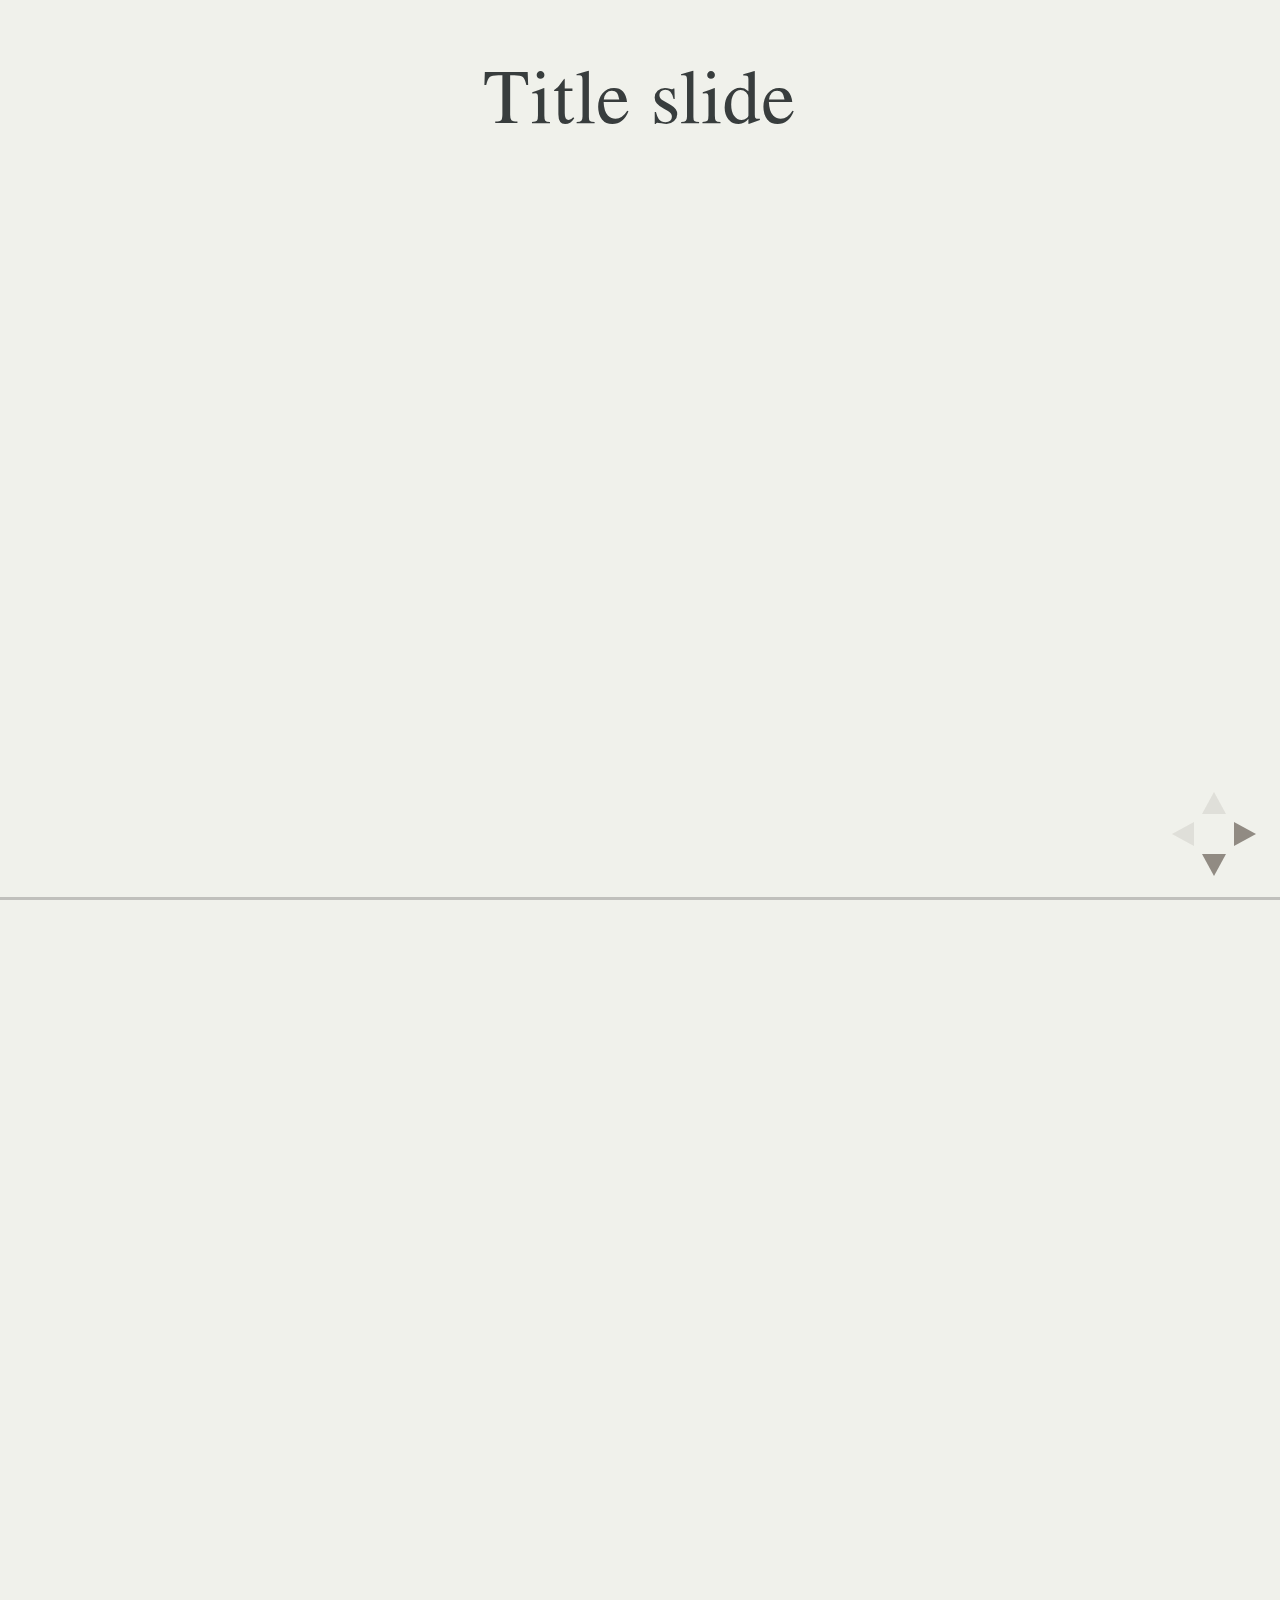
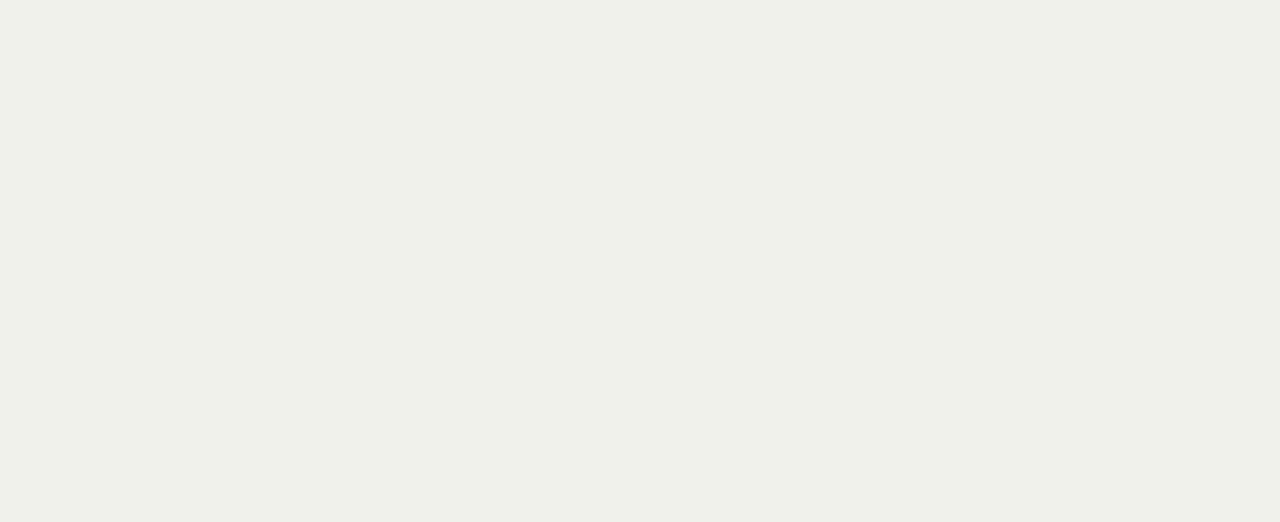
==== commit 45b3ef1e: "- update slide order - change transition style to zoom" ====
--- a/index.html
+++ b/index.html
@@ -37,68 +37,75 @@
       <!-- Any section element inside of this container is displayed as a slide -->
       <div class="slides">
         <section>
-          <img src="images/1_old-colors.png" width="1024" height="768" alt="1 Old Colors">
-          <figcaption>Old Colors</figcaption>
-        </section>
-        <section>
-          <img src="images/2_colors-final.png" width="1024" height="768" alt="2 Colors Final">
+          <section>
+            <h2>Title slide</h2>
+          </section>
+
+          <section>
+            <img src="images/1_old-colors.png" width="1024" height="768" alt="1 Old Colors">
+            <figcaption>Old Colors</figcaption>
+          </section>
+
+          <section>
+            <img src="images/2_colors-final.png" width="1024" height="768" alt="2 Colors Final">
+            <img src="images/3_colors-final-words.png" width="1024" height="768" alt="3 Colors Final Words" class="fragment" style="position: relative; margin-top: -900px;">
+          </section>
+
+          <section>
+            <img src="images/4_colors-accents.png" width="1024" height="768" alt="4 Colors Accents">
+          </section>
+
+          <section>
+            <img src="images/5_colors-inuse-2.png" width="1024" height="768" alt="5 Colors Inuse 2">
+          </section>
+
+          <section>
+            <img src="images/6_colors-inuse-1.png" width="1024" height="768" alt="6 Colors Inuse 1">
+          </section>
+
         </section>
 
         <section>
-          <img src="images/3_colors-final-words.png" width="1024" height="768" alt="3 Colors Final Words">
-        </section>
+          <section>
+            <h2>New look for old pages</h2>
+          </section>
 
-        <section>
-          <img src="images/4_colors-accents.png" width="1024" height="768" alt="4 Colors Accents">
-        </section>
+          <section>
+            <img src="images/7_old-home.png" width="1024" height="768" alt="7 Old Home">
+          </section>
 
-        <section>
-          <img src="images/5_colors-inuse-2.png" width="1024" height="768" alt="5 Colors Inuse 2">
-        </section>
+          <section>
+            <a href="9_Home-Exploration-newcolors-full.html">
+              <img src="images/8_Home-Exploration-newcolors-small.png" width="1024" height="768" alt="8 Home Exploration Newcolors Small">
+            </a>
+          </section>
 
-        <section>
-          <img src="images/6_colors-inuse-1.png" width="1024" height="768" alt="6 Colors Inuse 1">
-        </section>
+          <section>
+            <img src="images/10_old-product-detail.png" width="1024" height="768" alt="10 Old Product Detail">
+          </section>
 
-        <section>
-          <h2>New look for old pages</h2>
-        </section>
+          <section>
+            <a href="12_ProductPage-July13-full.html">
+              <img src="images/11_ProductPage-July13-small.png" width="1024" height="768" alt="11 ProductPage July13 Small">
+            </a>
+          </section>
 
-        <section>
-          <img src="images/7_old-home.png" width="1024" height="768" alt="7 Old Home">
-        </section>
+          <section>
+            <img src="images/13_StylePage-sportsbras-old.png" width="1024" height="768" alt="13 StylePage Sportsbras Old">
+          </section>
 
-        <section>
-          <a href="9_Home-Exploration-newcolors-full.html">
-            <img src="images/8_Home-Exploration-newcolors-small.png" width="1024" height="768" alt="8 Home Exploration Newcolors Small">
-          </a>
-        </section>
+          <section>
+            <img src="images/14_StylePage-sportsbras.png" width="1024" height="768" alt="14 StylePage Sportsbras">
+          </section>
 
-        <section>
-          <img src="images/10_old-product-detail.png" width="1024" height="768" alt="10 Old Product Detail">
-        </section>
+          <section>
+            <img src="images/15_old-personalshop.png" width="1024" height="768" alt="15 Old Personalshop">
+          </section>
 
-        <section>
-          <a href="12_ProductPage-July13-full.html">
-            <img src="images/11_ProductPage-July13-small.png" width="1024" height="768" alt="11 ProductPage July13 Small">
-          </a>
-        </section>
-
-        <section>
-          <img src="images/13_StylePage-sportsbras-old.png" width="1024" height="768" alt="13 StylePage Sportsbras Old">
-        </section>
-
-        <section>
-          <img src="images/14_StylePage-sportsbras.png" width="1024" height="768" alt="14 StylePage Sportsbras">
-        </section>
-
-        <section>
-          <img src="images/15_old-personalshop.png" width="1024" height="768" alt="15 Old Personalshop">
-        </section>
-
-        <section>
-          <a href="17_PersonalShop-Exploration-Full.html">
-            <img src="images/16_PersonalShop-Exploration-small.png" width="1024" height="768" alt="16 PersonalShop Exploration Small"></a>
+          <section>
+            <a href="17_PersonalShop-Exploration-Full.html">
+              <img src="images/16_PersonalShop-Exploration-small.png" width="1024" height="768" alt="16 PersonalShop Exploration Small"></a>
+          </section>
         </section>
 
         <section>
@@ -130,10 +137,10 @@
         controls: true,
         progress: true,
         history: true,
-        center: true,
+        center: false,
 
         theme: Reveal.getQueryHash().theme, // available themes are in /css/theme
-        transition: Reveal.getQueryHash().transition || 'default', // default/cube/page/concave/zoom/linear/fade/none
+        transition: 'zoom', // default/cube/page/concave/zoom/linear/fade/none
 
         // Optional libraries used to extend on reveal.js
         dependencies: [
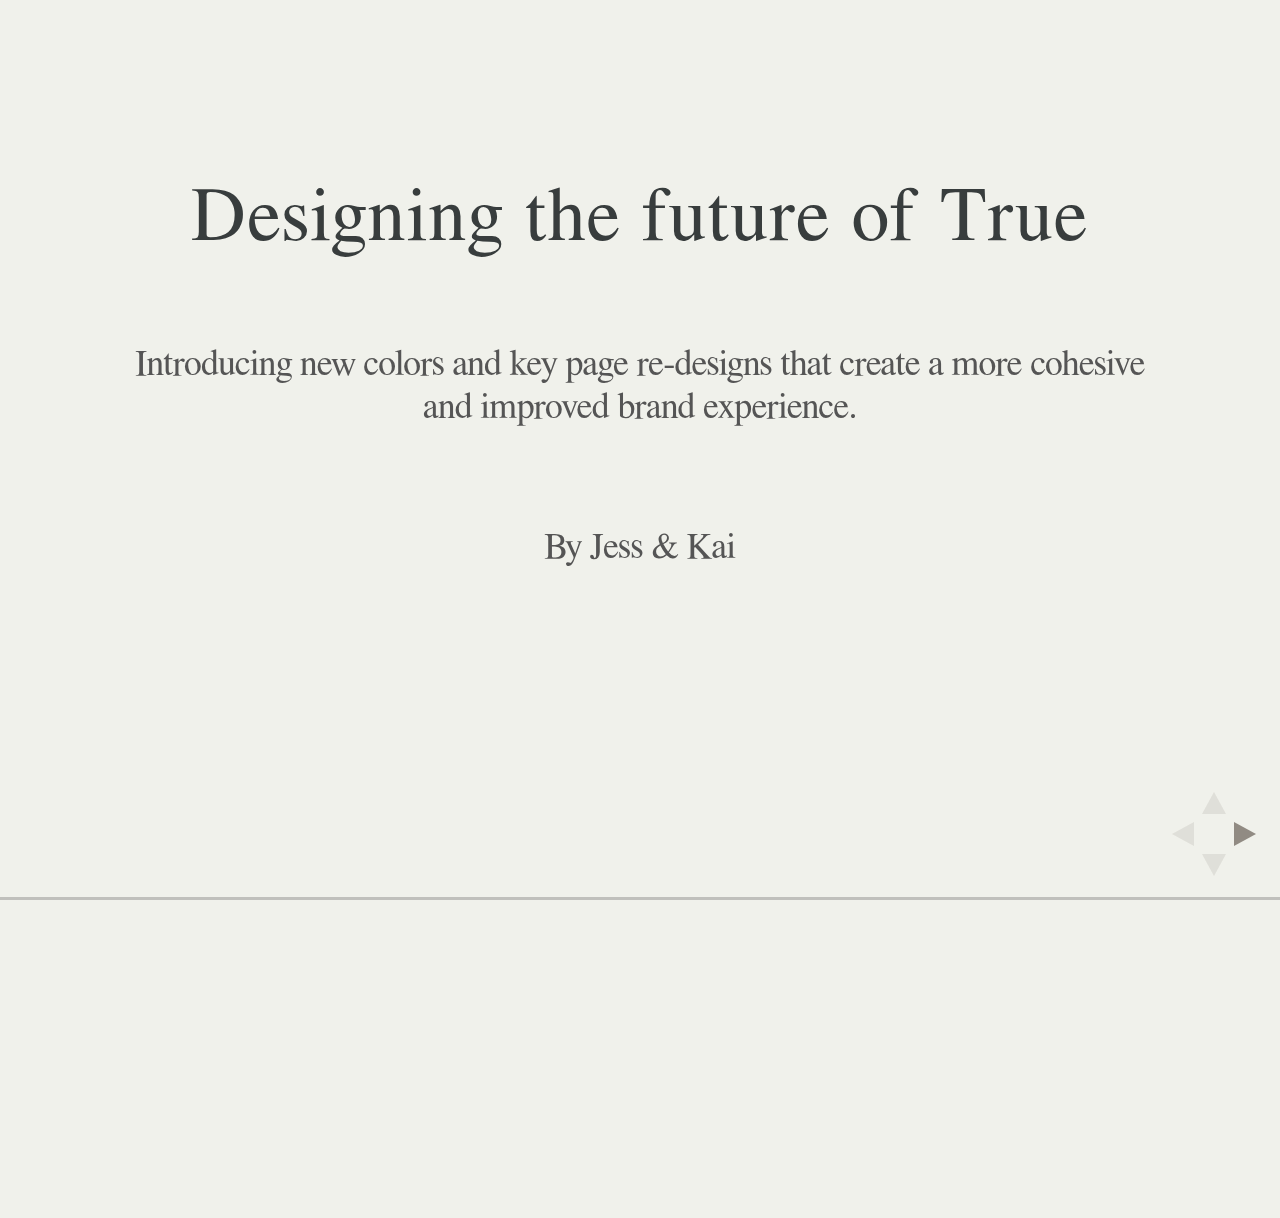
==== commit d6ff8a8b: "- round 2 edits and new images" ====
--- a/index.html
+++ b/index.html
@@ -37,89 +37,139 @@
       <!-- Any section element inside of this container is displayed as a slide -->
       <div class="slides">
         <section>
-          <section>
-            <h2>Title slide</h2>
-          </section>
-
-          <section>
-            <img src="images/1_old-colors.png" width="1024" height="768" alt="1 Old Colors">
-            <figcaption>Old Colors</figcaption>
-          </section>
-
-          <section>
-            <img src="images/2_colors-final.png" width="1024" height="768" alt="2 Colors Final">
-            <img src="images/3_colors-final-words.png" width="1024" height="768" alt="3 Colors Final Words" class="fragment" style="position: relative; margin-top: -900px;">
-          </section>
-
-          <section>
-            <img src="images/4_colors-accents.png" width="1024" height="768" alt="4 Colors Accents">
-          </section>
-
-          <section>
-            <img src="images/5_colors-inuse-2.png" width="1024" height="768" alt="5 Colors Inuse 2">
-          </section>
-
-          <section>
-            <img src="images/6_colors-inuse-1.png" width="1024" height="768" alt="6 Colors Inuse 1">
-          </section>
-
-        </section>
-
-        <section>
-          <section>
-            <h2>New look for old pages</h2>
-          </section>
-
-          <section>
-            <img src="images/7_old-home.png" width="1024" height="768" alt="7 Old Home">
+          <br/>
+          <br/>
+          <h2>Designing the future of True</h2>
+          <br/>
+          <p>Introducing new colors and key page re-designs that create a more cohesive and improved brand experience.</p>
+          <br/>
+          <p>By Jess & Kai</p>
+        </section>
+        <section>
+          <section>
+            <h3>Part 1</h3>
+            <h2>The Great Divide</h2>
+            <p>Merging our color palettes across web + print</p>
+          </section>
+
+          <section>
+            <img src="images/0_old-colors.png" width="1024" height="768" alt="Old Colors">
+            <figcaption>Examples of our print and web materials</figcaption>
+          </section>
+
+          <section>
+            <img src="images/1_old-colors.png" width="1024" height="768" alt="Old Colors">
+            <figcaption>Examples of our print and web materials</figcaption>
+          </section>
+
+          <section>
+            <div>
+              <img src="images/2_colors-final.png" width="1024" height="768" alt="Colors Final">
+              <figcaption class="pull-up">The new cohesive palette</figcaption>  
+            </div>
+            <div class="fragment" style="position: relative; margin-top: -740px;">
+              <img src="images/3_colors-final-words.png" width="1024" height="768" alt="Colors Final Words">
+              <figcaption class="pull-up">How the new colors will be used</figcaption>
+            </div>
+          </section>
+
+          <section>
+            <img src="images/5_colors-inuse-2.png" width="1024" height="768" alt="Colors Inuse 2">
+            <figcaption>New colors in use on existing browse page</figcaption>
+          </section>
+
+          <section>
+            <img src="images/6_colors-inuse-1.png" width="1024" height="768" alt="Colors Inuse 1">
+            <figcaption>New colors in use on the Quiz</figcaption>
+          </section>
+
+        </section>
+
+        <section>
+          <section>
+            <h3>Part 2</h3>
+            <h2>
+              Key Page Design
+              <br />Improvements
+            </h2>
+            <p>
+              Combining the new palette, user research, and in-house desired improvements &ndash; we have worked to re-design some of our most important pages.
+            </p>
+          </section>
+
+          <section>
+            <img src="images/7_old-home.png" width="1024" height="768" alt="Old Home">
+            <figcaption>Current: Home Page</figcaption>
           </section>
 
           <section>
             <a href="9_Home-Exploration-newcolors-full.html">
-              <img src="images/8_Home-Exploration-newcolors-small.png" width="1024" height="768" alt="8 Home Exploration Newcolors Small">
+              <img src="images/8_Home-Exploration-newcolors-small.png" width="1024" height="768" alt="Home Exploration Newcolors Small">
             </a>
-          </section>
-
-          <section>
-            <img src="images/10_old-product-detail.png" width="1024" height="768" alt="10 Old Product Detail">
+            <figcaption>Revised: Home Page</figcaption>
+          </section>
+
+          <section>
+            <img src="images/10_old-product-detail.png" width="1024" height="768" alt="Old Product Detail">
+            <figcaption>Current: Product Detail Page</figcaption>
           </section>
 
           <section>
             <a href="12_ProductPage-July13-full.html">
-              <img src="images/11_ProductPage-July13-small.png" width="1024" height="768" alt="11 ProductPage July13 Small">
+              <img src="images/11_ProductPage-July13-small.png" width="1024" height="768" alt="ProductPage July13 Small">
             </a>
-          </section>
-
-          <section>
-            <img src="images/13_StylePage-sportsbras-old.png" width="1024" height="768" alt="13 StylePage Sportsbras Old">
-          </section>
-
-          <section>
-            <img src="images/14_StylePage-sportsbras.png" width="1024" height="768" alt="14 StylePage Sportsbras">
-          </section>
-
-          <section>
-            <img src="images/15_old-personalshop.png" width="1024" height="768" alt="15 Old Personalshop">
+            <figcaption>Revised: Product Detail Page</figcaption>
+          </section>
+
+          <section>
+            <img src="images/13_StylePage-sportsbras-old.png" width="1024" height="768" alt="StylePage Sportsbras Old">
+            <figcaption>Current: Style Browse Page</figcaption>
+          </section>
+
+          <section>
+            <img src="images/14_StylePage-sportsbras.png" width="1024" height="768" alt="StylePage Sportsbras">
+            <figcaption>Revised: Style Browse Page</figcaption>
+          </section>
+
+          <section>
+            <img src="images/15_old-personalshop.png" width="1024" height="768" alt="Old Personalshop">
+            <figcaption>Current: Personal Shop</figcaption>
           </section>
 
           <section>
             <a href="17_PersonalShop-Exploration-Full.html">
-              <img src="images/16_PersonalShop-Exploration-small.png" width="1024" height="768" alt="16 PersonalShop Exploration Small"></a>
-          </section>
-        </section>
-
-        <section>
-          <h3>More design to come!</h3>
-          <br />
+              <img src="images/16_PersonalShop-Exploration-small.png" width="1024" height="768" alt="PersonalShop Exploration Small"></a>
+              <figcaption>Revised: Personal Shop</figcaption>
+          </section>
+
+          <section>
+              <img src="images/18_PersonalShopvsBrowsePage.png" width="1024" height="768" alt="PersonalShopvsBrowsePage">
+              <figcaption>Browse Page vs. Personal Shop</figcaption>
+          </section>
+        </section>
+
+        <section>
+          <h2>This is just the beginning</h2>
+          <p>With this new refined and cohesive palette we are better set up to take on new branded projects</p>
           <ul>
-            <li>New tissue paper</li>
-            <li>New boxes for specialty items</li>
+            <li>New tissue paper/packaging collateral</li>
+            <li>New gift boxes for specialty items) panty packs/ Holiday & Valentines’ Promotions)</li>
             <li>Beauty (+ Light) brand story page</li>
-            <li>New paper collateral for boxes</li>
-            <li>More re-designs of browse pages</li>
-            <li>Holiday gift cards</li>
-            <li>New panty book packaging</li>
+            <li>Collections Page Design</li>
+            <li>Browse All styles/Brands/Most Loved re-designs</li>
+            <li>Holiday gift card program</li>
           </ul>
+        </section>
+
+        <section>
+          <br/>
+          <br/>
+          <br/>
+          <br/>
+          <br/>
+          <br/>
+          <h3>Thank you!</h3>
+          <p>Questions or suggestions?</p>
         </section>
 
       </div>
--- a/css/reveal.css
+++ b/css/reveal.css
@@ -1262,4 +1262,24 @@
 
 .reveal figcaption {
   font-size: 16px;
+}
+
+.reveal p {
+  margin-top: .5em;
+  margin-bottom: 1em;
+  color: #555;
+}
+
+html .reveal h3 {
+  margin-bottom: 2em;
+  color: #555;
+}
+
+html .reveal ul li {
+  margin: .5em 4em;
+  color: #555;
+}
+
+html .reveal .pull-up {
+  margin-top: -60px;
 }--- a/css/theme/serif.css
+++ b/css/theme/serif.css
@@ -36,7 +36,7 @@
 .reveal h4,
 .reveal h5,
 .reveal h6 {
-  margin: 0 0 20px 0;
+  margin: .4em 0;
   color: #383d3d;
   font-family: "Palatino Linotype", "Book Antiqua", Palatino, FreeSerif, serif;
   line-height: 0.9em;
